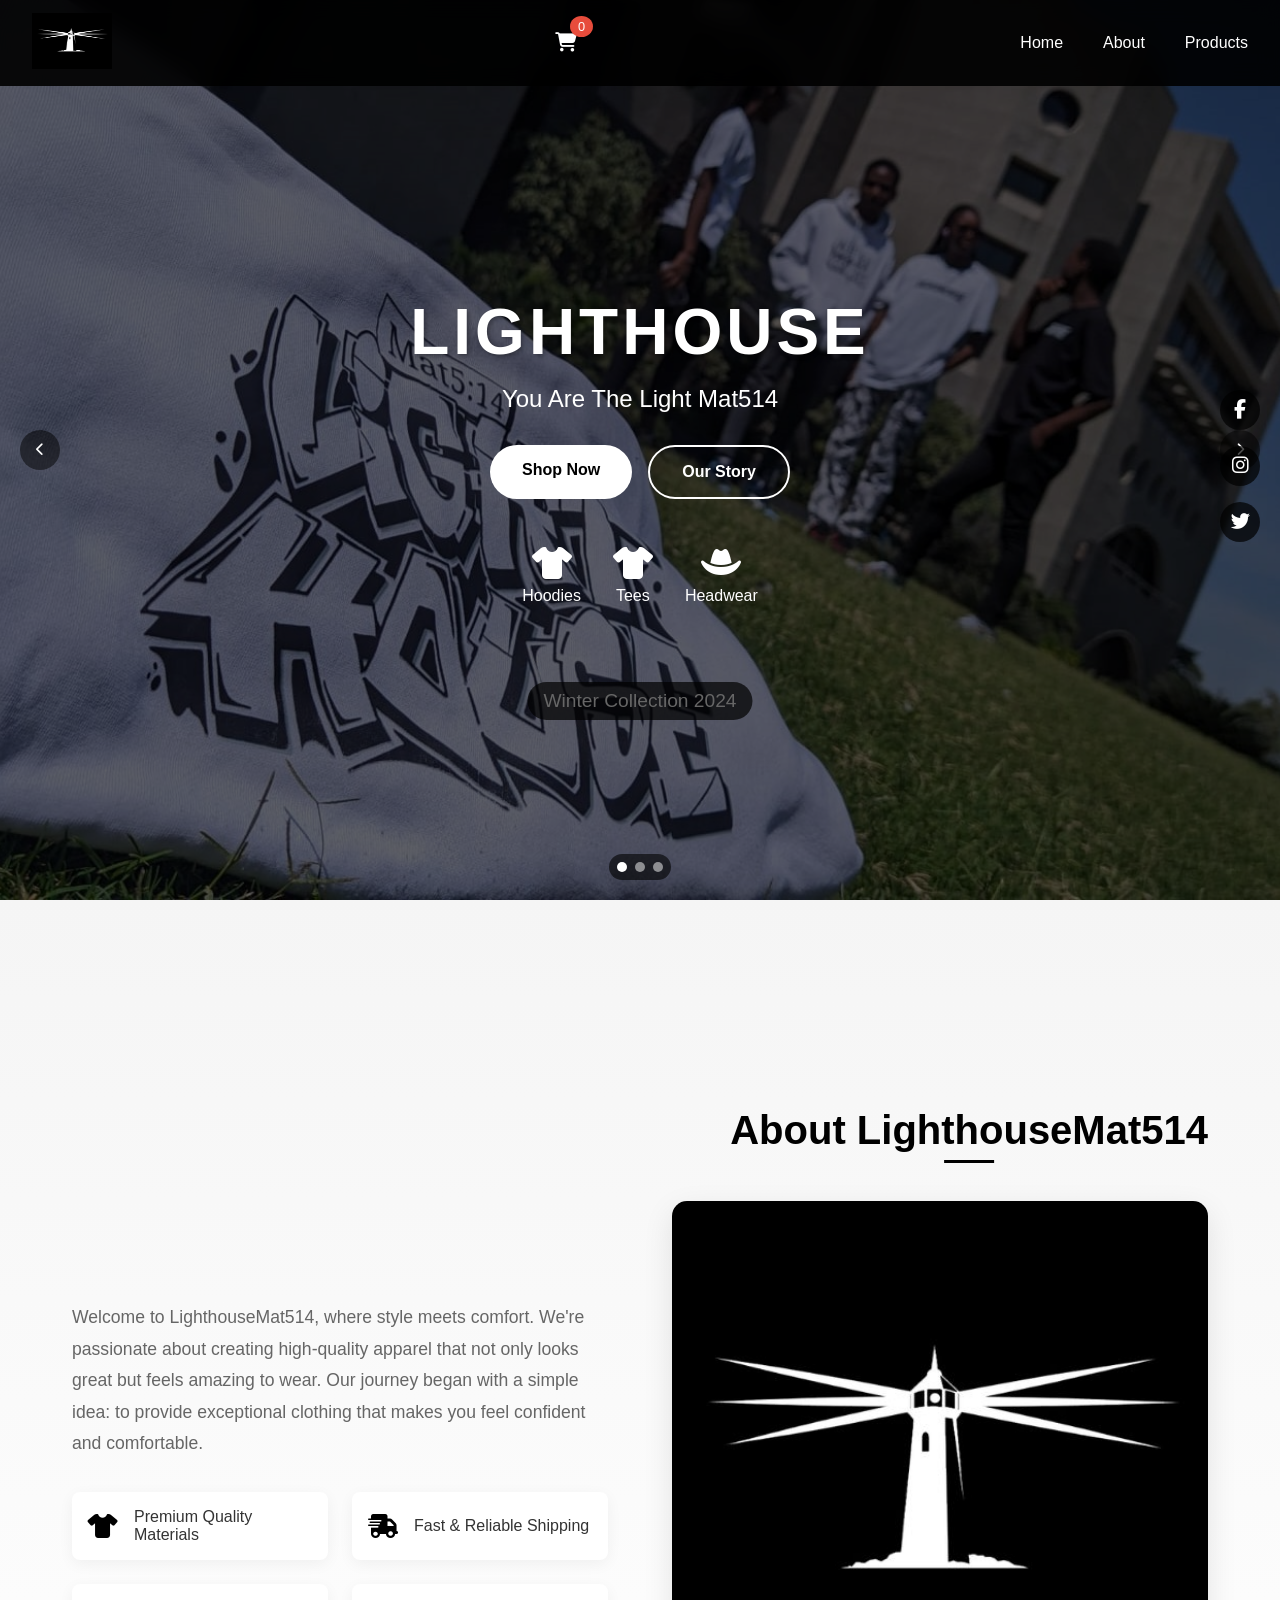
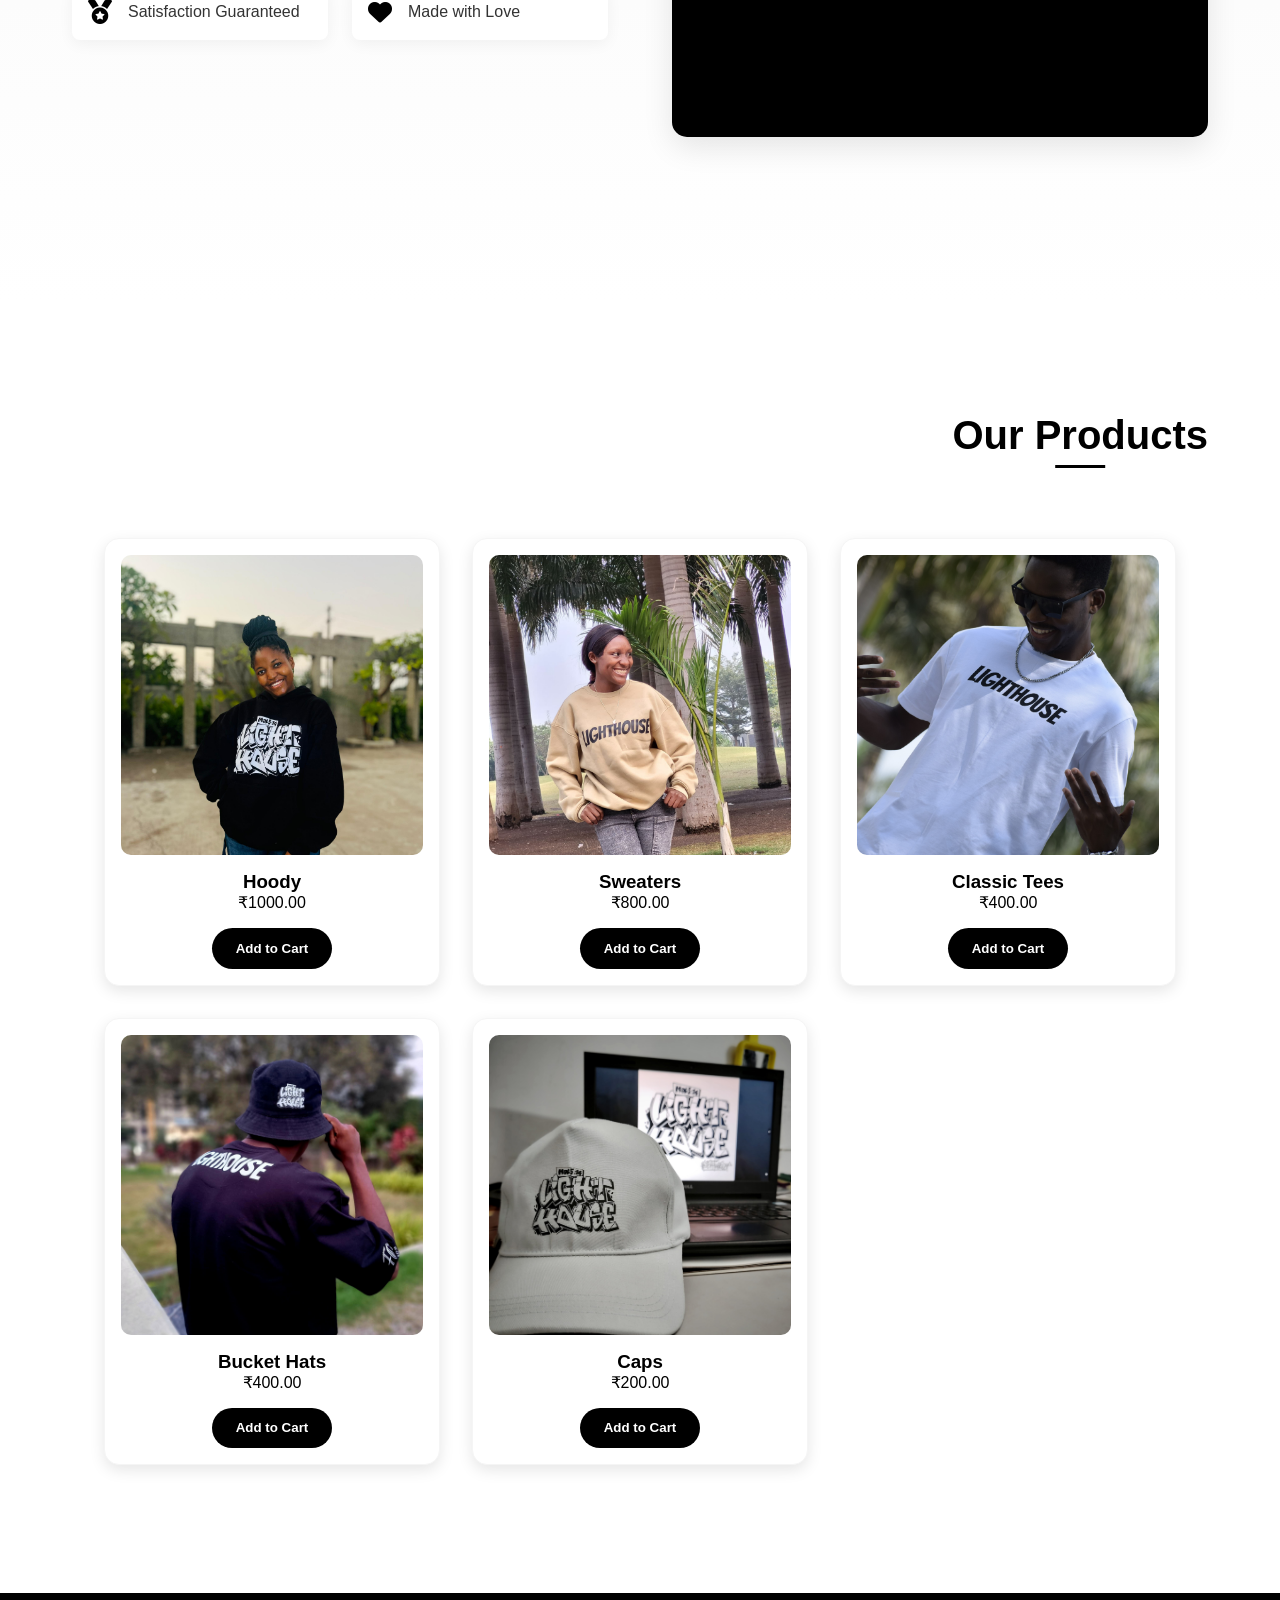
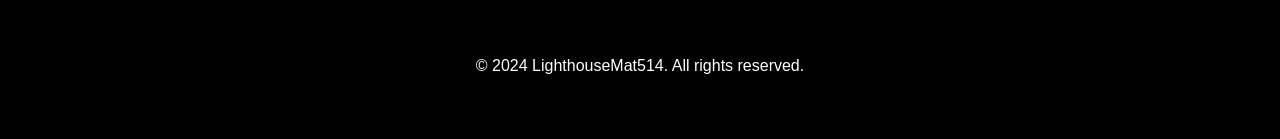
==== index.html @ 17cff24c "Add files via upload" ====
<!DOCTYPE html>
<html lang="en">
<head>
    <meta charset="UTF-8">
    <meta name="viewport" content="width=device-width, initial-scale=1.0">
    <title>LighthouseMat514</title>
    <link rel="icon" href="logo.jpg" type="image/x-icon">
    <script src="https://cdnjs.cloudflare.com/ajax/libs/lucide/0.263.1/umd/lucide.min.js"></script>
    <link rel="stylesheet" href="style.css">
    <script src="shop.js"></script>
    <link rel="stylesheet" href="https://cdnjs.cloudflare.com/ajax/libs/font-awesome/6.5.1/css/all.min.css">
    <script src="nav.js"></script>

</head>
<body>
    <nav>
        <div class="nav-content">
            <a class="navbar-brand" href="#">
                <img src="logo.jpg?v=1.0" alt="Logo" class="nav-logo">
            </a>
            <a href="cart.html" class="cart-btn">
                <i class="fas fa-shopping-cart"></i>
                <span class="cart-count">0</span>
            </a>
            <button class="mobile-menu-btn">
                <i class="fas fa-bars"></i>
            </button>
            <div class="nav-right">
                <div class="nav-links">
                    <a href="#home" class="nav-link">Home</a>
                    <a href="#about" class="nav-link">About</a>
                    <a href="#products" class="nav-link">Products</a>
                </div>
            </div>
        </div>
    </nav>

    <div class="container-wrapper">
        <section id="home" class="carousel">
            <!-- Hero Overlay with Call to Action -->
            <div class="carousel-overlay">
                <div class="hero-content">
                    <h1 class="hero-title">LIGHTHOUSE</h1>
                    <p class="hero-subtitle">You Are The Light Mat514</p>
                    <div class="hero-cta">
                        <a href="#products" class="cta-button primary scroll-link">Shop Now</a>
                        <a href="#about" class="cta-button secondary scroll-link">Our Story</a>
                    </div>
                    <!-- Featured Categories -->
                    <div class="featured-categories">
                        <a href="#products" class="category-item scroll-link" data-category="hoodies">
                            <i class="fas fa-tshirt"></i>
                            <span>Hoodies</span>
                        </a>
                        <a href="#products" class="category-item scroll-link" data-category="tees">
                            <i class="fas fa-tshirt"></i>
                            <span>Tees</span>
                        </a>
                        <a href="#products" class="category-item scroll-link" data-category="caps">
                            <i class="fas fa-hat-cowboy"></i>
                            <span>Headwear</span>
                        </a>
                    </div>
                </div>
            </div>

            <!-- Social Media Icons -->
            <div class="social-icons">
                <a href="#" aria-label="Facebook"><i class="fab fa-facebook-f"></i></a>
                <a href="#" aria-label="Instagram"><i class="fab fa-instagram"></i></a>
                <a href="#" aria-label="Twitter"><i class="fab fa-twitter"></i></a>
            </div>

            <!-- Navigation arrows with labels -->
            <button class="carousel-nav prev" aria-label="Previous slide">
                <i class="fas fa-chevron-left"></i>
                <span class="nav-label">Previous</span>
            </button>
            <button class="carousel-nav next" aria-label="Next slide">
                <span class="nav-label">Next</span>
                <i class="fas fa-chevron-right"></i>
            </button>

            <!-- Carousel Slides -->
            <div class="carousel-slide active">
                <img src="light1.jpg" alt="Fashion Collection 1">
                <div class="slide-caption">Winter Collection 2024</div>
            </div>
            <div class="carousel-slide">
                <img src="light2.jpg" alt="Fashion Collection 2">
                <div class="slide-caption">Summer Collection</div>
            </div>
            <div class="carousel-slide">
                <img src="light3.jpg" alt="Fashion Collection 3">
                <div class="slide-caption">Limited Edition Series</div>
            </div>
            <div class="carousel-slide">
                <img src="light5.JPG" alt="Fashion Collection 4">
                <div class="slide-caption">Limited Edition Series</div>
            </div>
            <div class="carousel-slide">
                <img src="light6.jpg" alt="Fashion Collection 5">
                <div class="slide-caption">Limited Edition Series</div>
            </div>

            <!-- Enhanced Indicators -->
            <div class="carousel-indicators">
                <button class="indicator active" aria-label="Slide 1">
                    <div class="indicator-preview">
                        <img src="light1.jpg" alt="Preview 1">
                    </div>
                </button>
                <button class="indicator" aria-label="Slide 2">
                    <div class="indicator-preview">
                        <img src="light2.jpg" alt="Preview 2">
                    </div>
                </button>
                <button class="indicator" aria-label="Slide 3">
                    <div class="indicator-preview">
                        <img src="light3.jpg" alt="Preview 3">
                    </div>
                </button>
            </div>
        </section>

        <section id="about" class="about-section">
            <div class="section-content">
                <h2 class="section-title">About LighthouseMat514</h2>
                <div class="about-container">
                    <div class="about-content">
                        <p class="about-description">
                            Welcome to LighthouseMat514, where style meets comfort. We're passionate about creating high-quality apparel that not only looks great but feels amazing to wear. Our journey began with a simple idea: to provide exceptional clothing that makes you feel confident and comfortable.
                        </p>
                        <div class="about-highlights">
                            <div class="highlight-item">
                                <i class="fas fa-tshirt highlight-icon"></i>
                                <span class="highlight-text">Premium Quality Materials</span>
                            </div>
                            <div class="highlight-item">
                                <i class="fas fa-shipping-fast highlight-icon"></i>
                                <span class="highlight-text">Fast & Reliable Shipping</span>
                            </div>
                            <div class="highlight-item">
                                <i class="fas fa-medal highlight-icon"></i>
                                <span class="highlight-text">Satisfaction Guaranteed</span>
                            </div>
                            <div class="highlight-item">
                                <i class="fas fa-heart highlight-icon"></i>
                                <span class="highlight-text">Made with Love</span>
                            </div>
                        </div>
                    </div>
                    <div class="about-image-container">
                        <img src="logo.jpg" alt="About LighthouseMat514" class="about-image">
                    </div>
                </div>
            </div>
        </section>

        <section id="products" class="products-section">
            <div class="section-content">
                <h2 class="section-title">Our Products</h2>
                <div class="product-grid">
                    <div class="product-card">
                        <div class="product-image">
                            <img src="hoody.jpeg" alt="Product 1">
                        </div>
                        <h3>Hoody</h3>
                        <p>₹1000.00</p>
                        <button class="add-to-cart">Add to Cart</button>
                    </div>

                    <div class="product-card">
                        <div class="product-image">
                            <img src="sweater.jpeg" alt="Product 2">
                        </div>
                        <h3>Sweaters</h3>
                        <p>₹800.00</p>
                        <button class="add-to-cart">Add to Cart</button>
                    </div>

                    <div class="product-card">
                        <div class="product-image">
                            <img src="tees2.JPG" alt="Product 3">
                        </div>
                        <h3>Classic Tees</h3>
                        <p>₹400.00</p>
                        <button class="add-to-cart">Add to Cart</button>
                    </div>

                    <div class="product-card">
                        <div class="product-image">
                            <img src="bucket.jpeg " alt="Product 4">
                        </div>
                        <h3>Bucket Hats </h3>
                        <p>₹400.00</p>
                        <button class="add-to-cart">Add to Cart</button>
                    </div>
                    <div class="product-card">
                        <div class="product-image">
                            <img src="cap.jpg" alt="Product 4">
                        </div>
                        <h3>Caps </h3>
                        <p>₹200.00</p>
                        <button class="add-to-cart">Add to Cart</button>
                    </div>
                </div>
            </div>
        </section>
    </div>

    <footer>
        <div class="footer-content">
            <p>&copy; 2024 LighthouseMat514. All rights reserved.</p>
        </div>
    </footer>

    <script>
        // Initialize Lucide icons
        document.addEventListener('DOMContentLoaded', function() {
            lucide.createIcons();
        });
        function initCarousel() {
            const slides = document.querySelectorAll('.carousel-slide');
            const indicators = document.querySelectorAll('.indicator');
            const prevBtn = document.querySelector('.carousel-nav.prev');
            const nextBtn = document.querySelector('.carousel-nav.next');
            let currentSlide = 0;
            let slideInterval;

            function showSlide(index) {
                slides.forEach(slide => slide.classList.remove('active'));
                indicators.forEach(indicator => indicator.classList.remove('active'));
                
                slides[index].classList.add('active');
                indicators[index].classList.add('active');
            }

            function nextSlide() {
                currentSlide = (currentSlide + 1) % slides.length;
                showSlide(currentSlide);
            }

            function prevSlide() {
                currentSlide = (currentSlide - 1 + slides.length) % slides.length;
                showSlide(currentSlide);
            }

            function startSlideshow() {
                if (slideInterval) {
                    clearInterval(slideInterval);
                }
                slideInterval = setInterval(nextSlide, 5000);
            }

            function stopSlideshow() {
                if (slideInterval) {
                    clearInterval(slideInterval);
                }
            }

            // Add event listeners
            prevBtn.addEventListener('click', () => {
                prevSlide();
                stopSlideshow();
                startSlideshow();
            });

            nextBtn.addEventListener('click', () => {
                nextSlide();
                stopSlideshow();
                startSlideshow();
            });

            indicators.forEach((indicator, index) => {
                indicator.addEventListener('click', () => {
                    currentSlide = index;
                    showSlide(currentSlide);
                    stopSlideshow();
                    startSlideshow();
                });
            });

            // Initialize carousel
            showSlide(currentSlide);
            startSlideshow();
        }

        // Initialize carousel when page loads
        document.addEventListener('DOMContentLoaded', initCarousel);
    </script>
</body>
</html>
---- style.css ----
:root {
    --primary-black: #000000;
    --primary-white: #ffffff;
    --light-gray: #f5f5f5;
    --medium-gray: #666666;
    --dark-gray: #333333;
}

* {
    margin: 0;
    padding: 0;
    box-sizing: border-box;
    font-family: Arial, sans-serif;
}



/* Add to Cart Button Styles for Limited Edition */
.limited-edition-card .add-to-cart,
.new-arrival-card .add-to-cart {
    width: 100%;
    padding: 0.8rem;
    background: var(--primary-black);
    color: white;
    border: none;
    border-radius: 4px;
    cursor: pointer;
    transition: all 0.3s ease;
    font-size: 1rem;
    margin-top: 1rem;
}

.limited-edition-card .add-to-cart:hover,
.new-arrival-card .add-to-cart:hover {
    background: var(--dark-gray);
    transform: translateY(-2px);
}

.added-to-cart {
    background: var(--dark-gray) !important;
    transform: scale(0.95) !important;
}

/* Cart Notification Styles */
.cart-notification {
    position: fixed;
    top: 20px;
    right: 20px;
    background: white;
    color: var(--dark-gray);
    padding: 1rem;
    border-radius: 12px;
    font-size: 0.9rem;
    display: flex;
    align-items: flex-start;
    gap: 1rem;
    box-shadow: 0 4px 20px rgba(0,0,0,0.15);
    z-index: 2000;
    max-width: 350px;
    border: 1px solid rgba(0,0,0,0.1);
    animation: slideIn 0.3s ease forwards;
    cursor: default;
}

.cart-notification .notification-icon {
    flex-shrink: 0;
}

.cart-notification .success-icon {
    color: #4CAF50;
    font-size: 1.5rem;
}

.cart-notification .notification-content {
    flex-grow: 1;
}

.cart-notification .notification-header {
    display: flex;
    justify-content: space-between;
    align-items: center;
    margin-bottom: 0.5rem;
}

.cart-notification .notification-title {
    font-weight: 600;
    color: var(--primary-black);
}

.cart-notification .notification-close {
    background: none;
    border: none;
    color: var(--medium-gray);
    cursor: pointer;
    padding: 4px;
    font-size: 0.9rem;
    transition: color 0.2s ease;
}

.cart-notification .notification-close:hover {
    color: var(--primary-black);
}

.cart-notification .notification-message {
    margin-bottom: 0.5rem;
    color: var(--medium-gray);
    font-size: 0.85rem;
}

.cart-notification .view-cart-link {
    display: inline-flex;
    align-items: center;
    gap: 0.5rem;
    color: #2196F3;
    text-decoration: none;
    font-size: 0.85rem;
    font-weight: 500;
    transition: all 0.2s ease;
}

.cart-notification .view-cart-link:hover {
    color: #1976D2;
    gap: 0.7rem;
}

.cart-notification.fade-out {
    animation: slideOut 0.3s ease forwards;
}

@keyframes slideIn {
    from {
        transform: translateX(120%);
        opacity: 0;
    }
    to {
        transform: translateX(0);
        opacity: 1;
    }
}

@keyframes slideOut {
    from {
        transform: translateX(0);
        opacity: 1;
    }
    to {
        transform: translateX(120%);
        opacity: 0;
    }
}

/* Mobile Responsive */
@media (max-width: 768px) {
    .cart-notification {
        top: auto;
        bottom: 20px;
        right: 20px;
        left: 20px;
        max-width: none;
    }
}

nav {
    background: rgba(0, 0, 0, 0.9);
    padding: 0.8rem 2rem;
    position: fixed;
    width: 100%;
    top: 0;
    z-index: 1000;
    backdrop-filter: blur(10px);
}

.nav-content {
    max-width: 1400px;
    margin: 0 auto;
    display: flex;
    justify-content: space-between;
    align-items: center;
}

.nav-logo {
    width: 80px;
    height: 56px;
    transition: transform 0.3s ease;
}

.nav-logo:hover {
    transform: scale(1.05);
}

.nav-links {
    display: flex;
    gap: 2.5rem;
}

.nav-link {
    color: var(--primary-white);
    text-decoration: none;
    font-weight: 500;
    padding: 0.5rem 0;
    position: relative;
    transition: color 0.3s ease;
}

.nav-link::after {
    content: '';
    position: absolute;
    bottom: 0;
    left: 0;
    width: 0;
    height: 2px;
    background: var(--primary-white);
    transition: width 0.3s ease;
}

.nav-link:hover::after {
    width: 100%;
}

.cart-btn {
    background: none;
    border: none;
    color: var(--primary-white);
    font-size: 1.2rem;
    padding: 0.5rem;
    position: relative;
    transition: transform 0.3s ease;
}

.cart-btn:hover {
    transform: scale(1.1);
}

.mobile-menu-btn {
    display: none;
    background: none;
    border: none;
    color: var(--primary-white);
    font-size: 1.5rem;
    cursor: pointer;
    padding: 0.5rem;
    transition: color 0.3s ease;
    z-index: 1001;
}

.mobile-menu-btn:hover {
    color: var(--medium-gray);
}

.mobile-menu-btn.active {
    color: var(--medium-gray);
}

@media (max-width: 768px) {
    nav {
        padding: 0.8rem 1rem;
    }

    .nav-content {
        position: relative;
        display: flex;
        align-items: center;
        justify-content: space-between;
        gap: 0.5rem;
    }

    .nav-logo {
        width: 60px;
        height: 42px;
    }

    .cart-btn {
        margin: 0 0.5rem;
        font-size: 1.1rem;
        z-index: 1001;
    }

    .mobile-menu-btn {
        display: block;
        padding: 0.5rem;
        margin-right: -0.5rem;
        font-size: 1.3rem;
        z-index: 1002;
        position: relative;
    }

    .nav-right {
        position: fixed;
        top: 0;
        right: -100%;
        width: 80%;
        max-width: 300px;
        height: 100vh;
        background: var(--primary-black);
        padding: 5rem 1.5rem 2rem;
        flex-direction: column;
        gap: 2rem;
        transition: right 0.3s ease;
        box-shadow: -5px 0 15px rgba(0,0,0,0.1);
        z-index: 1000;
    }

    .nav-right.active {
        right: 0;
    }

    .nav-links {
        flex-direction: column;
        gap: 1.5rem;
    }

    /* Add overlay when menu is open */
    body.menu-open::before {
        content: '';
        position: fixed;
        top: 0;
        left: 0;
        width: 100%;
        height: 100%;
        background: rgba(0, 0, 0, 0.5);
        z-index: 999;
    }
}

/* Additional breakpoint for very small devices */
@media (max-width: 360px) {
    nav {
        padding: 0.8rem 0.5rem;
    }

    .nav-logo {
        width: 50px;
        height: 35px;
    }

    .cart-btn {
        margin: 0 0.3rem;
        font-size: 1rem;
    }

    .mobile-menu-btn {
        padding: 0.4rem;
        font-size: 1.2rem;
        margin-right: -0.3rem;
    }
}

/* Carousel Styles */
.carousel {
    position: relative;
    height: 100vh;
    overflow: hidden;
    scroll-margin-top: 70px;
}

.carousel-overlay {
    position: absolute;
    top: 0;
    left: 0;
    width: 100%;
    height: 100%;
    display: flex;
    flex-direction: column;
    justify-content: center;
    align-items: center;
    background: rgba(0, 0, 0, 0.6);
    color: var(--primary-white);
    z-index: 2;
}

.carousel-slide {
    position: absolute;
    width: 100%;
    height: 100%;
    opacity: 0;
    transition: opacity 0.8s ease-in-out;
}

.carousel-slide.active {
    opacity: 1;
}

.carousel-slide img {
    width: 100%;
    height: 100%;
    object-fit: cover;
    object-position: center;
}

/* Product Grid Styles */
.product-grid {
    display: grid;
    grid-template-columns: repeat(auto-fit, minmax(300px, 1fr));
    gap: 2rem;
    max-width: 1200px;
    margin: 0 auto;
    padding: 2rem;
}

.product-card {
    border: 1px solid var(--light-gray);
    padding: 1rem;
    border-radius: 8px;
    text-align: center;
    transition: transform 0.3s;
    background: var(--primary-white);
}

.product-card:hover {
    transform: translateY(-5px);
    box-shadow: 0 5px 15px var(--primary-black);;
}

.product-image {
    width: 100%;
    height: 300px;
    margin-bottom: 1rem;
    overflow: hidden;
}

.product-image img {
    width: 100%;
    height: 100%;
    object-fit: cover;
}

.add-to-cart {
    background: var(--primary-black);
    color: var(--primary-white);
    border: none;
    padding: 0.5rem 1rem;
    border-radius: 4px;
    cursor: pointer;
    margin-top: 1rem;
    transition: background 0.3s;
}

.add-to-cart:hover {
    background: var(--dark-gray);
}

/* Cart Page Styles */
.cart-page {
    max-width: 1200px;
    margin: 100px auto 2rem;
    padding: 0 2rem;
}

.cart-container {
    display: grid;
    gap: 2rem;
    margin: 2rem auto;
    max-width: 1200px;
    padding: 0 1rem;
}

.cart-item {
    background: white;
    border-radius: 8px;
    padding: 1.5rem;
    margin-bottom: 1rem;
    display: grid;
    grid-template-columns: 120px 1fr auto;
    gap: 1.5rem;
    align-items: start;
    box-shadow: 0 2px 8px rgba(0,0,0,0.1);
}

.cart-item-image {
    width: 120px;
    height: 120px;
    object-fit: cover;
    border-radius: 4px;
}

.item-options {
    display: flex;
    gap: 1rem;
    margin: 1rem 0;
}

.option-group {
    display: flex;
    flex-direction: column;
    gap: 0.5rem;
}

.option-group select {
    padding: 0.5rem;
    border: 1px solid #ddd;
    border-radius: 4px;
    min-width: 100px;
}

.quantity-controls {
    display: flex;
    align-items: center;
    gap: 1rem;
    margin-top: 1rem;
}

.quantity-btn {
    width: 30px;
    height: 30px;
    border: none;
    background: #f5f5f5;
    border-radius: 4px;
    cursor: pointer;
    transition: background 0.3s;
}

.quantity-btn:hover {
    background: #e0e0e0;
}

.quantity {
    font-size: 1.1rem;
    font-weight: 500;
}

.remove-item {
    color: #dc3545;
    background: none;
    border: none;
    cursor: pointer;
    padding: 0.5rem;
    transition: color 0.3s;
}

.remove-item:hover {
    color: #c82333;
}

.empty-cart-message {
    text-align: center;
    padding: 3rem;
    display: flex;
    flex-direction: column;
    align-items: center;
    gap: 1rem;
}

.continue-shopping {
    display: inline-block;
    padding: 0.8rem 1.5rem;
    background: var(--primary-black);
    color: white;
    text-decoration: none;
    border-radius: 4px;
    margin-top: 1rem;
    transition: background 0.3s;
}

.continue-shopping:hover {
    background: var(--dark-gray);
}

@media (max-width: 768px) {
    .cart-container {
        grid-template-columns: 1fr;
    }
    
    .cart-item {
        grid-template-columns: 100px 1fr;
    }
    
    .item-total {
        grid-column: 1 / -1;
        display: flex;
        justify-content: space-between;
        align-items: center;
        margin-top: 1rem;
        padding-top: 1rem;
        border-top: 1px solid #eee;
    }
}

footer {
    background: var(--primary-black);
    color: var(--primary-white);
    padding: 2rem;
    margin-top: 2rem;
}

.footer-content {
    max-width: 1200px;
    margin: 0 auto;
    text-align: center;
    padding: 2rem;
}
/* About Section */
.about-section {
    padding: 6rem 2rem;
    background: linear-gradient(to bottom, var(--light-gray), white);
    position: relative;
    overflow: hidden;
}

.about-container {
    max-width: 1200px;
    margin: 0 auto;
    display: grid;
    grid-template-columns: 1fr 1fr;
    gap: 4rem;
    align-items: center;
    text-align: left;
}

.about-content {
    animation: fadeInRight 0.8s ease-out;
}

.about-image-container {
    position: relative;
    animation: fadeInLeft 0.8s ease-out;
}

.about-image {
    width: 100%;
    height: auto;
    border-radius: 15px;
    box-shadow: 0 10px 30px rgba(0,0,0,0.1);
    transition: transform 0.3s ease;
}

.about-image:hover {
    transform: scale(1.02);
}

.about-title {
    font-size: 2.5rem;
    margin-bottom: 1.5rem;
    color: var(--primary-black);
    position: relative;
    display: inline-block;
}

.about-title::after {
    content: '';
    position: absolute;
    bottom: -10px;
    left: 0;
    width: 60px;
    height: 3px;
    background: var(--primary-black);
    transition: width 0.3s ease;
}

.about-title:hover::after {
    width: 100%;
}

.about-description {
    font-size: 1.1rem;
    line-height: 1.8;
    color: var(--medium-gray);
    margin-bottom: 2rem;
}

.about-highlights {
    display: grid;
    grid-template-columns: repeat(2, 1fr);
    gap: 1.5rem;
    margin-top: 2rem;
}

.highlight-item {
    display: flex;
    align-items: center;
    gap: 1rem;
    padding: 1rem;
    background: white;
    border-radius: 8px;
    box-shadow: 0 4px 15px rgba(0,0,0,0.05);
    transition: transform 0.3s ease;
}

.highlight-item:hover {
    transform: translateY(-5px);
}

.highlight-icon {
    font-size: 1.5rem;
    color: var(--primary-black);
}

.highlight-text {
    font-size: 1rem;
    font-weight: 500;
    color: var(--dark-gray);
}

@keyframes fadeInLeft {
    from {
        opacity: 0;
        transform: translateX(-50px);
    }
    to {
        opacity: 1;
        transform: translateX(0);
    }
}

@keyframes fadeInRight {
    from {
        opacity: 0;
        transform: translateX(50px);
    }
    to {
        opacity: 1;
        transform: translateX(0);
    }
}

/* Responsive Design */
@media (max-width: 968px) {
    .about-container {
        grid-template-columns: 1fr;
        gap: 2rem;
    }

    .about-image-container {
        order: -1;
    }

    .about-highlights {
        grid-template-columns: 1fr;
    }

    .about-title {
        font-size: 2rem;
    }
}

.exo-2- {
    font-family: "Exo 2", sans-serif;
    font-optical-sizing: auto;
    font-weight: normal;
    font-style: normal;
}

/* Enhanced Carousel Styles */
.carousel {
    position: relative;
    height: 100vh;
    overflow: hidden;
    scroll-margin-top: 70px;
}

/* Navigation Arrows */
.carousel-nav {
    position: absolute;
    top: 50%;
    transform: translateY(-50%);
    background: rgba(0, 0, 0, 0.5);
    border: none;
    color: white;
    width: 40px;
    height: 40px;
    cursor: pointer;
    z-index: 3;
    border-radius: 50%;
    display: flex;
    align-items: center;
    justify-content: center;
    transition: background-color 0.3s ease;
}

.carousel-nav:hover {
    background: rgba(0, 0, 0, 0.8);
}

.carousel-nav.prev {
    left: 20px;
}

.carousel-nav.next {
    right: 20px;
}

/* Slide Indicators */
.carousel-indicators {
    position: absolute;
    bottom: 20px;
    left: 50%;
    transform: translateX(-50%);
    display: flex;
    gap: 10px;
    z-index: 3;
}

.indicator {
    width: 12px;
    height: 12px;
    border-radius: 50%;
    border: 2px solid white;
    background: transparent;
    cursor: pointer;
    transition: background-color 0.3s ease;
}

.indicator.active {
    background: white;
}

/* Social Icons */
.social-icons {
    position: fixed;
    right: 20px;
    top: 50%;
    transform: translateY(-50%);
    display: flex;
    flex-direction: column;
    gap: 1rem;
    z-index: 1000;
}

.social-icons a {
    background: rgba(0, 0, 0, 0.7);
    color: white;
    width: 40px;
    height: 40px;
    border-radius: 50%;
    display: flex;
    align-items: center;
    justify-content: center;
    text-decoration: none;
    transition: all 0.3s ease;
}

.social-icons a:hover {
    background: rgba(0, 0, 0, 0.9);
    transform: translateX(-5px);
}

.social-icons i {
    font-size: 1.2rem;
}

/* Responsive adjustments */
@media (max-width: 768px) {
    .social-icons {
        right: 10px;
    }
    
    .social-icons a {
        width: 35px;
        height: 35px;
    }
    
    .social-icons i {
        font-size: 1rem;
    }
}

/* Enhanced Slide Transitions */
.carousel-slide {
    position: absolute;
    width: 100%;
    height: 100%;
    opacity: 0;
    transition: opacity 0.8s ease-in-out;
}

.carousel-slide.active {
    opacity: 1;
}

/* Responsive Adjustments */
@media (max-width: 768px) {
    .carousel-nav {
        padding: 0.8rem;
    }
    
    .social-icons {
        right: 10px;
    }
    
    .social-icons a {
        padding: 0.6rem;
    }
    
    .carousel-overlay h1 {
        font-size: 2rem;
    }
}

/* Modern Product Section Styles */
.section-title {
    text-align: center;
    margin-bottom: 3rem;
    font-size: 2.5rem;
    position: relative;
    display: inline-block;
    left: 50%;
    transform: translateX(-50%);
}

.section-title::after {
    content: '';
    position: absolute;
    bottom: -10px;
    left: 50%;
    transform: translateX(-50%);
    width: 60px;
    height: 3px;
    background: var(--primary-black);
    transition: width 0.3s ease;
}

.section-title:hover::after {
    width: 100%;
}

.product-grid {
    display: grid;
    grid-template-columns: repeat(auto-fit, minmax(280px, 1fr));
    gap: 2rem;
    padding: 2rem;
    max-width: 1400px;
    margin: 0 auto;
}

.product-card {
    background: white;
    border-radius: 15px;
    overflow: hidden;
    box-shadow: 0 5px 15px rgba(0,0,0,0.1);
    transition: transform 0.3s ease;
}

.product-card:hover {
    transform: translateY(-5px);
}

.product-image {
    position: relative;
    height: 300px;
    overflow: hidden;
}

.product-image img {
    width: 100%;
    height: 100%;
    object-fit: cover;
    transition: transform 0.5s ease;
}

.product-overlay {
    position: absolute;
    top: 0;
    left: 0;
    width: 100%;
    height: 100%;
    background: rgba(0,0,0,0.5);
    display: flex;
    align-items: center;
    justify-content: center;
    opacity: 0;
    transition: opacity 0.3s ease;
}

.product-card:hover .product-overlay {
    opacity: 1;
}

.product-quick-view {
    display: flex;
    flex-direction: column;
    gap: 1rem;
}

.quick-view-btn, .add-to-cart {
    padding: 0.8rem 1.5rem;
    border: none;
    border-radius: 25px;
    cursor: pointer;
    font-weight: 600;
    transition: all 0.3s ease;
}

.quick-view-btn {
    background: white;
    color: black;
}

.add-to-cart {
    background: var(--primary-black);
    color: white;
}

.product-details {
    padding: 1.5rem;
}

.product-details h3 {
    margin-bottom: 0.5rem;
}

.product-price {
    font-size: 1.2rem;
    font-weight: 600;
    color: var(--primary-black);
    margin-bottom: 1rem;
}

.color-options {
    display: flex;
    gap: 0.5rem;
}

.color-dot {
    width: 20px;
    height: 20px;
    border-radius: 50%;
    cursor: pointer;
    transition: transform 0.3s ease;
}

.color-dot:hover {
    transform: scale(1.2);
}

.color-dot.black { background: black; }
.color-dot.gray { background: gray; }
.color-dot.white { 
    background: white; 
    border: 1px solid #ddd;
}

.color-dot.active {
    border: 2px solid var(--primary-black);
}

/* Specials Section Styles */
.specials-section {
    padding: 4rem 2rem;
    background: var(--light-gray);
}

.specials-container {
    display: grid;
    grid-template-columns: repeat(auto-fit, minmax(300px, 1fr));
    gap: 2rem;
    max-width: 1200px;
    margin: 0 auto;
}

.special-card {
    position: relative;
    background: white;
    border-radius: 15px;
    overflow: hidden;
    box-shadow: 0 10px 20px rgba(0,0,0,0.1);
}

.special-badge {
    position: absolute;
    top: 20px;
    right: -35px;
    background: #c41e3a;
    color: white;
    padding: 5px 40px;
    transform: rotate(45deg);
    z-index: 1;
    font-size: 0.8rem;
    font-weight: bold;
}

.special-image {
    position: relative;
    height: 350px;
}

.special-image img {
    width: 100%;
    height: 100%;
    object-fit: cover;
}

.special-overlay {
    position: absolute;
    bottom: 0;
    left: 0;
    width: 100%;
    padding: 1rem;
    background: linear-gradient(transparent, rgba(0,0,0,0.8));
    color: white;
}

.countdown {
    display: flex;
    justify-content: center;
    gap: 1rem;
    margin-top: 1rem;
}

.countdown-item {
    text-align: center;
}

.countdown-value {
    font-size: 1.5rem;
    font-weight: bold;
}

.countdown-label {
    font-size: 0.8rem;
    text-transform: uppercase;
}

.special-details {
    padding: 1.5rem;
    text-align: center;
}

.special-price {
    font-size: 1.3rem;
    font-weight: bold;
    margin: 1rem 0;
}

.special-btn {
    width: 100%;
    padding: 1rem;
    border: none;
    border-radius: 25px;
    background: var(--primary-black);
    color: white;
    font-weight: 600;
    cursor: pointer;
    transition: all 0.3s ease;
}

.special-btn:hover {
    background: var(--dark-gray);
    transform: translateY(-2px);
}

@media (max-width: 768px) {
    .section-title {
        font-size: 2rem;
    }
    
    .product-grid {
        padding: 1rem;
    }
    
    .special-image {
        height: 300px;
    }
    
    .countdown-value {
        font-size: 1.2rem;
    }
}

/* Hero Content Styles */
.hero-content {
    text-align: center;
    max-width: 800px;
    margin: 0 auto;
}

.hero-title {
    font-size: 4rem;
    font-weight: bold;
    margin-bottom: 1rem;
    letter-spacing: 4px;
    text-shadow: 2px 2px 4px rgba(0, 0, 0, 0.3);
    animation: fadeInDown 1s ease-out;
}

.hero-subtitle {
    font-size: 1.5rem;
    margin-bottom: 2rem;
    animation: fadeInUp 1s ease-out 0.3s backwards;
}

.hero-cta {
    display: flex;
    gap: 1rem;
    justify-content: center;
    margin-bottom: 3rem;
    animation: fadeIn 1s ease-out 0.6s backwards;
}

.cta-button {
    padding: 1rem 2rem;
    border-radius: 30px;
    text-decoration: none;
    font-weight: bold;
    transition: all 0.3s ease;
}

.cta-button.primary {
    background: var(--primary-white);
    color: var(--primary-black);
}

.cta-button.secondary {
    background: transparent;
    color: var(--primary-white);
    border: 2px solid var(--primary-white);
}

.cta-button:hover {
    transform: translateY(-2px);
    box-shadow: 0 5px 15px rgba(0, 0, 0, 0.3);
}

/* Featured Categories */
.featured-categories {
    display: flex;
    gap: 2rem;
    justify-content: center;
    margin-top: 2rem;
    animation: fadeInUp 1s ease-out 0.9s backwards;
}

.category-item {
    display: flex;
    flex-direction: column;
    align-items: center;
    color: var(--primary-white);
    text-decoration: none;
    transition: transform 0.3s ease;
}

.category-item:hover {
    transform: translateY(-5px);
}

.category-item i {
    font-size: 2rem;
    margin-bottom: 0.5rem;
}

/* Enhanced Carousel Navigation */
.carousel-nav {
    display: flex;
    align-items: center;
    gap: 0.5rem;
    padding: 1rem;
    background: rgba(0, 0, 0, 0.6);
    border-radius: 30px;
}

.nav-label {
    display: none;
    color: var(--primary-white);
    font-size: 0.9rem;
}

.carousel-nav:hover .nav-label {
    display: block;
}

/* Slide Captions */
.slide-caption {
    position: absolute;
    bottom: 20%;
    left: 50%;
    transform: translateX(-50%);
    background: rgba(0, 0, 0, 0.7);
    padding: 0.5rem 1rem;
    border-radius: 20px;
    font-size: 1.2rem;
    color: var(--primary-white);
}

/* Enhanced Indicators */
.carousel-indicators {
    background: rgba(0, 0, 0, 0.6);
    padding: 0.5rem;
    border-radius: 15px;
}

.indicator {
    width: 40px;
    height: 40px;
    padding: 2px;
    border: 2px solid transparent;
}

.indicator-preview {
    width: 100%;
    height: 100%;
    overflow: hidden;
    border-radius: 50%;
}

.indicator-preview img {
    width: 100%;
    height: 100%;
    object-fit: cover;
}

.indicator.active {
    border-color: var(--primary-white);
}

/* Animations */
@keyframes fadeInDown {
    from {
        opacity: 0;
        transform: translateY(-20px);
    }
    to {
        opacity: 1;
        transform: translateY(0);
    }
}

@keyframes fadeInUp {
    from {
        opacity: 0;
        transform: translateY(20px);
    }
    to {
        opacity: 1;
        transform: translateY(0);
    }
}

@keyframes fadeIn {
    from {
        opacity: 0;
    }
    to {
        opacity: 1;
    }
}

/* Responsive Adjustments */
@media (max-width: 768px) {
    .hero-title {
        font-size: 2.5rem;
    }
    
    .hero-subtitle {
        font-size: 1.2rem;
    }
    
    .featured-categories {
        gap: 1rem;
    }
    
    .category-item i {
        font-size: 1.5rem;
    }
    
    .carousel-nav {
        padding: 0.8rem;
    }
}

.cart-summary {
    background: white;
    padding: 1.5rem;
    border-radius: 8px;
    box-shadow: 0 2px 8px rgba(0,0,0,0.1);
    height: fit-content;
}

.summary-row {
    display: flex;
    justify-content: space-between;
    margin-bottom: 1rem;
    padding-bottom: 0.5rem;
    border-bottom: 1px solid #eee;
}

.summary-row.total {
    font-weight: bold;
    font-size: 1.2rem;
    border-bottom: none;
    margin-top: 1rem;
}

.checkout-btn {
    width: 100%;
    padding: 1rem;
    background: var(--primary-black);
    color: white;
    border: none;
    border-radius: 4px;
    font-size: 1rem;
    cursor: pointer;
    transition: background-color 0.3s;
    margin-top: 1rem;
}

.checkout-btn:hover:not(:disabled) {
    background: var(--dark-gray);
}

.checkout-btn:disabled {
    background: #cccccc;
    cursor: not-allowed;
}

/* Add to Cart Animation Styles */
.add-to-cart {
    position: relative;
    overflow: hidden;
    transition: all 0.3s ease;
}

.added-to-cart {
    background: var(--dark-gray) !important;
    transform: scale(0.95);
}

.cart-notification {
    position: absolute;
    bottom: -5px;
    left: 50%;
    transform: translateX(-50%);
    background: rgba(0, 0, 0, 0.9);
    color: white;
    padding: 0.8rem 1.2rem;
    border-radius: 4px;
    font-size: 0.9rem;
    display: flex;
    align-items: center;
    gap: 0.5rem;
    animation: slideUp 0.3s ease forwards;
    z-index: 100;
}

.cart-notification i {
    color: #4CAF50;
}

.cart-notification a {
    color: #3498db;
    text-decoration: none;
    margin-left: 0.5rem;
}

.cart-notification a:hover {
    text-decoration: underline;
}

.cart-notification.fade-out {
    animation: slideDown 0.3s ease forwards;
}

.cart-count {
    position: absolute;
    top: -8px;
    right: -8px;
    background: #e74c3c;
    color: white;
    font-size: 0.8rem;
    padding: 0.2rem 0.5rem;
    border-radius: 50%;
    min-width: 20px;
    text-align: center;
}

.pulse {
    animation: pulse 0.3s ease-in-out;
}

@keyframes slideUp {
    from {
        opacity: 0;
        transform: translate(-50%, 20px);
    }
    to {
        opacity: 1;
        transform: translate(-50%, 0);
    }
}

@keyframes slideDown {
    from {
        opacity: 1;
        transform: translate(-50%, 0);
    }
    to {
        opacity: 0;
        transform: translate(-50%, 20px);
    }
}

@keyframes pulse {
    0% {
        transform: scale(1);
    }
    50% {
        transform: scale(1.2);
    }
    100% {
        transform: scale(1);
    }
}

/* Center alignment styles */
.container {
    max-width: 1400px;
    margin: 0 auto;
    padding: 0 2rem;
}

.section-content {
    text-align: center;
    max-width: 1200px;
    margin: 0 auto;
    padding: 4rem 2rem;
}

/* Update existing styles */
.about-section {
    padding: 6rem 2rem;
    background: linear-gradient(to bottom, var(--light-gray), white);
    position: relative;
    overflow: hidden;
}

.about-container {
    max-width: 1200px;
    margin: 0 auto;
    display: grid;
    grid-template-columns: 1fr 1fr;
    gap: 4rem;
    align-items: center;
    text-align: left;
}

.product-grid {
    display: grid;
    grid-template-columns: repeat(auto-fit, minmax(300px, 1fr));
    gap: 2rem;
    max-width: 1200px;
    margin: 0 auto;
    padding: 2rem;
}

.cart-page {
    max-width: 1200px;
    margin: 100px auto 2rem;
    padding: 0 2rem;
}

.cart-page h2 {
    text-align: center;
    margin-bottom: 2rem;
}

/* Center hero content */
.hero-content {
    text-align: center;
    max-width: 800px;
    margin: 0 auto;
}

/* Center section titles */
.section-title {
    text-align: center;
    margin-bottom: 3rem;
    font-size: 2.5rem;
    position: relative;
    display: inline-block;
    
}

.section-title::after {
    content: '';
    position: absolute;
    bottom: -10px;
    left: 50%;
    transform: translateX(-50%);
    width: 60px;
    height: 3px;
    background: var(--primary-black);
    transition: width 0.3s ease;
}

.section-title:hover::after {
    width: 100%;
}

/* Center footer content */
.footer-content {
    max-width: 1200px;
    margin: 0 auto;
    text-align: center;
    padding: 2rem;
}

/* Responsive adjustments */
@media (max-width: 768px) {
    .container, .section-content {
        padding: 2rem 1rem;
    }
    
    .cart-page {
        padding: 0 1rem;
    }
}

.product-info h3 {
    margin: 1rem 0;
    font-size: 1.5rem;
}

.product-price {
    font-size: 1.2rem;
    margin-bottom: 1rem;
    font-weight: bold;
}

.limited-edition-card .product-price {
    color: #ffd700;
}

.action-button {
    width: 100%;
    padding: 12px;
    border: none;
    border-radius: 25px;
    font-weight: bold;
    cursor: pointer;
    transition: all 0.3s ease;
}

.limited-edition-button {
    background: linear-gradient(45deg, #c41e3a, #ff4d6d);
    color: white;
}

.limited-edition-button:hover {
    background: linear-gradient(45deg, #ff4d6d, #c41e3a);
    transform: translateY(-2px);
}

.new-arrival-button {
    background: #4CAF50;
    color: white;
}

.new-arrival-button:hover {
    background: #45a049;
    transform: translateY(-2px);
}

.product-badge {
    position: absolute;
    top: 20px;
    left: 20px;
    padding: 5px 10px;
    border-radius: 15px;
    font-size: 0.8rem;
    font-weight: bold;
    z-index: 1;
}

.nav-links-limited {
    color: #ff4444;
    font-weight: bold;
    display: flex;
    align-items: center;
    gap: 4px;
}
 /* Enhanced Carousel Styles */
 .carousel {
    position: relative;
    height: 100vh;
    overflow: hidden;
    scroll-margin: 0;
}

.carousel-overlay {
    position: absolute;
    top: 0;
    left: 0;
    width: 100%;
    height: 100%;
    display: flex;
    flex-direction: column;
    justify-content: center;
    align-items: center;
    color: white;
    text-align: center;
    padding: 2rem;
    z-index: 1;
}

.social-icons {
    display: flex;
    gap: 1rem;
    margin-top: 1rem;
}

.social-icons a {
    color: white;
    font-size: 1.5rem;
}

.carousel-slide {
    position: absolute;
    top: 0;
    left: 0;
    width: 100%;
    height: 100%;
    opacity: 0;
    transition: opacity 0.5s ease;
}

.carousel-slide.active {
    opacity: 1;
}

.carousel-nav {
    position: absolute;
    top: 50%;
    transform: translateY(-50%);
    background: rgba(0, 0, 0, 0.5);
    border: none;
    border-radius: 50%;
    width: 40px;
    height: 40px;
    display: flex;
    justify-content: center;
    align-items: center;
    color: white;
    cursor: pointer;
    transition: background 0.3s ease;
}

.carousel-nav:hover {
    background: rgba(0, 0, 0, 0.7);
}

.carousel-indicators {
    position: absolute;
    bottom: 20px;
    left: 50%;
    transform: translateX(-50%);
    display: flex;
    gap: 8px;
}

.indicator {
    width: 10px;
    height: 10px;
    border: none;
    border-radius: 50%;
    background: rgba(255, 255, 255, 0.5);
    cursor: pointer;
    transition: background 0.3s ease;
}

.indicator.active {
    background: white;
}

/* Modern Product Section Styles */
.section-title {
    text-align: center;
    font-size: 2.5rem;
    margin: 3rem 0;
    color: var(--primary-black);
    position: relative;
}

.section-title::after {
    content: '';
    position: absolute;
    bottom: -10px;
    left: 50%;
    transform: translateX(-50%);
    width: 50px;
    height: 3px;
    background: var(--primary-black);
}

.product-grid {
    display: grid;
    grid-template-columns: repeat(auto-fit, minmax(280px, 1fr));
    gap: 2rem;
    padding: 2rem;
    max-width: 1400px;
    margin: 0 auto;
}

.product-card {
    background: white;
    border-radius: 15px;
    overflow: hidden;
    transition: transform 0.3s ease;
}

.product-card:hover {
    transform: translateY(-5px);
    box-shadow: 0 10px 20px rgba(0,0,0,0.1);
}

.product-image {
    position: relative;
    overflow: hidden;
    border-radius: 10px;
    margin-bottom: 1rem;
}

.product-image img {
    width: 100%;
    height: 300px;
    object-fit: cover;
    transition: transform 0.5s ease;
}

.product-overlay {
    position: absolute;
    top: 0;
    left: 0;
    width: 100%;
    height: 100%;
    background: rgba(0, 0, 0, 0.5);
    border-radius: 10px;
    display: flex;
    justify-content: center;
    align-items: center;
    opacity: 0;
    transition: opacity 0.3s ease;
}

.product-overlay:hover {
    opacity: 1;
}

.product-quick-view {
    display: flex;
    flex-direction: column;
    justify-content: center;
    align-items: center;
    gap: 10px;
}

.product-quick-view button {
    padding: 10px 20px;
    border: none;
    border-radius: 20px;
    font-weight: bold;
    cursor: pointer;
    transition: background 0.3s ease;
}

.product-quick-view button:hover {
    background: #f0f0f0;
}

.product-details {
    padding: 1rem;
}

.product-details h3 {
    margin: 1rem 0;
    font-size: 1.5rem;
}

.product-price {
    font-size: 1.2rem;
    margin-bottom: 1rem;
    font-weight: bold;
}

.color-options {
    display: flex;
    gap: 10px;
}

.color-dot {
    width: 20px;
    height: 20px;
    border-radius: 50%;
    cursor: pointer;
    transition: border 0.3s ease;
}

.color-dot.active {
    border: 2px solid var(--primary-black);
}

.special-card {
    background: white;
    border-radius: 15px;
    overflow: hidden;
    transition: transform 0.3s ease;
}

.special-card:hover {
    transform: translateY(-5px);
    box-shadow: 0 10px 20px rgba(0,0,0,0.1);
}

.special-badge {
    position: absolute;
    top: 10px;
    left: 10px;
    padding: 5px 10px;
    border-radius: 15px;
    font-size: 0.8rem;
    font-weight: bold;
    z-index: 1;
}

.special-image {
    position: relative;
    overflow: hidden;
    border-radius: 10px;
    margin-bottom: 1rem;
}

.special-image img {
    width: 100%;
    height: 300px;
    object-fit: cover;
    transition: transform 0.5s ease;
}

.special-overlay {
    position: absolute;
    top: 0;
    left: 0;
    width: 100%;
    height: 100%;
    background: rgba(0, 0, 0, 0.5);
    border-radius: 10px;
    display: flex;
    justify-content: center;
    align-items: center;
    opacity: 0;
    transition: opacity 0.3s ease;
}

.special-overlay:hover {
    opacity: 1;
}

.stock-status {
    position: absolute;
    top: 10px;
    left: 10px;
    background: rgba(0,0,0,0.8);
    padding: 5px 10px;
    border-radius: 20px;
    font-size: 0.8rem;
}

.countdown {
    display: flex;
    justify-content: center;
    gap: 10px;
    margin-top: 10px;
}

.countdown-item {
    display: flex;
    flex-direction: column;
    justify-content: center;
    align-items: center;
}

.countdown-value {
    font-size: 1.2rem;
    font-weight: bold;
}

.countdown-label {
    font-size: 0.8rem;
}

.special-btn {
    width: 100%;
    padding: 12px;
    border: none;
    border-radius: 25px;
    font-weight: bold;
    cursor: pointer;
    transition: background 0.3s ease;
}

.special-btn:hover {
    background: #f0f0f0;
}

.special-details {
    padding: 1rem;
}

.special-details h3 {
    margin: 1rem 0;
    font-size: 1.5rem;
}

.special-price {
    font-size: 1.2rem;
    margin-bottom: 1rem;
    font-weight: bold;
}

.special-features {
    display: flex;
    gap: 10px;
}

.special-features span {
    font-size: 0.8rem;
}

/* About Section Styles */
.about-section {
    padding: 6rem 2rem;
    background: linear-gradient(to bottom, var(--light-gray), white);
    position: relative;
    overflow: hidden;
}

.about-container {
    max-width: 1200px;
    margin: 0 auto;
    display: grid;
    grid-template-columns: 1fr 1fr;
    gap: 4rem;
    align-items: center;
}

.about-content {
    animation: fadeInRight 0.8s ease-out;
}

.about-image-container {
    position: relative;
    animation: fadeInLeft 0.8s ease-out;
}

.about-image {
    width: 100%;
    height: auto;
    border-radius: 15px;
    box-shadow: 0 10px 30px rgba(0,0,0,0.1);
    transition: transform 0.3s ease;
}

.about-image:hover {
    transform: scale(1.02);
}

.about-title {
    font-size: 2.5rem;
    margin-bottom: 1.5rem;
    color: var(--primary-black);
    position: relative;
    display: inline-block;
}

.about-title::after {
    content: '';
    position: absolute;
    bottom: -10px;
    left: 0;
    width: 60px;
    height: 3px;
    background: var(--primary-black);
    transition: width 0.3s ease;
}

.about-title:hover::after {
    width: 100%;
}

.about-description {
    font-size: 1.1rem;
    line-height: 1.8;
    color: var(--medium-gray);
    margin-bottom: 2rem;
}

.about-highlights {
    display: grid;
    grid-template-columns: repeat(2, 1fr);
    gap: 1.5rem;
    margin-top: 2rem;
}

.highlight-item {
    display: flex;
    align-items: center;
    gap: 1rem;
    padding: 1rem;
    background: white;
    border-radius: 8px;
    box-shadow: 0 4px 15px rgba(0,0,0,0.05);
    transition: transform 0.3s ease;
}

.highlight-item:hover {
    transform: translateY(-5px);
}

.highlight-icon {
    font-size: 1.5rem;
    color: var(--primary-black);
}

.highlight-text {
    font-size: 1rem;
    font-weight: 500;
    color: var(--dark-gray);
}

@keyframes fadeInLeft {
    from {
        opacity: 0;
        transform: translateX(-50px);
    }
    to {
        opacity: 1;
        transform: translateX(0);
    }
}

@keyframes fadeInRight {
    from {
        opacity: 0;
        transform: translateX(50px);
    }
    to {
        opacity: 1;
        transform: translateX(0);
    }
}

/* Responsive Design */
@media (max-width: 968px) {
    .about-container {
        grid-template-columns: 1fr;
        gap: 2rem;
    }

    .about-image-container {
        order: -1;
    }

    .about-highlights {
        grid-template-columns: 1fr;
    }

    .about-title {
        font-size: 2rem;
    }
}

.cart-container {
    display: grid;
    gap: 2rem;
    margin: 2rem auto;
    max-width: 1200px;
    padding: 0 1rem;
}

.checkout-form-container {
    max-width: 800px;
    margin: 2rem auto;
    padding: 2rem;
    background: white;
    border-radius: 8px;
    box-shadow: 0 2px 4px rgba(0,0,0,0.1);
}

.checkout-form-container.active {
    display: block;
}

#checkoutForm {
    display: grid;
    gap: 1.5rem;
}

.form-group {
    display: grid;
    gap: 0.5rem;
}

/* Make sure the checkout form is visible when displayed */
.checkout-form-container[style*="display: block"] {
    display: block !important;
}

/* Modern Checkout Form Styles */
.checkout-form-container {
    max-width: 800px;
    margin: 2rem auto;
    padding: 2rem;
    background: white;
    border-radius: 16px;
    box-shadow: 0 4px 20px rgba(0,0,0,0.08);
}

.checkout-header {
    text-align: center;
    margin-bottom: 2rem;
}

.checkout-header h3 {
    font-size: 1.8rem;
    color: var(--primary-black);
    margin-bottom: 0.5rem;
}

.checkout-subtitle {
    color: var(--medium-gray);
    font-size: 0.95rem;
}

.form-sections {
    display: grid;
    gap: 2rem;
}

.form-section {
    background: var(--light-gray);
    padding: 1.5rem;
    border-radius: 12px;
}

.form-section h4 {
    font-size: 1.2rem;
    margin-bottom: 1.5rem;
    color: var(--dark-gray);
}

.form-row {
    display: grid;
    grid-template-columns: 1fr 1fr;
    gap: 1rem;
}

.form-group {
    margin-bottom: 1.2rem;
}

.form-group label {
    display: block;
    margin-bottom: 0.5rem;
    font-size: 0.9rem;
    color: var(--dark-gray);
    font-weight: 500;
}

.input-wrapper {
    position: relative;
    display: flex;
    align-items: center;
}

.input-wrapper i {
    position: absolute;
    left: 1rem;
    color: var(--medium-gray);
}

.input-wrapper input,
.input-wrapper textarea {
    width: 100%;
    padding: 0.8rem 1rem 0.8rem 2.8rem;
    border: 2px solid transparent;
    border-radius: 8px;
    background: white;
    font-size: 0.95rem;
    transition: all 0.3s ease;
}

.input-wrapper textarea {
    min-height: 100px;
    resize: vertical;
}

.input-wrapper input:focus,
.input-wrapper textarea:focus {
    border-color: var(--primary-black);
    outline: none;
    box-shadow: 0 0 0 4px rgba(0,0,0,0.1);
}

.checkout-actions {
    display: flex;
    justify-content: space-between;
    margin-top: 2rem;
    gap: 1rem;
}

.back-to-cart,
.place-order {
    padding: 1rem 2rem;
    border-radius: 8px;
    border: none;
    font-size: 1rem;
    cursor: pointer;
    display: flex;
    align-items: center;
    gap: 0.5rem;
    transition: all 0.3s ease;
}

.back-to-cart {
    background: var(--light-gray);
    color: var(--dark-gray);
}

.place-order {
    background: var(--primary-black);
    color: white;
}

.back-to-cart:hover {
    background: var(--medium-gray);
    color: white;
}

.place-order:hover {
    transform: translateY(-2px);
    box-shadow: 0 4px 12px rgba(0,0,0,0.2);
}

/* Responsive Design */
@media (max-width: 768px) {
    .checkout-form-container {
        margin: 1rem;
        padding: 1.5rem;
    }

    .form-row {
        grid-template-columns: 1fr;
    }

    .checkout-actions {
        flex-direction: column;
    }

    .back-to-cart,
    .place-order {
        width: 100%;
        justify-content: center;
    }
}

/* Form Validation Styles */
.input-wrapper input.valid,
.input-wrapper textarea.valid {
    border-color: #4CAF50;
    background-color: #f8fff8;
}

.input-wrapper input.invalid,
.input-wrapper textarea.invalid {
    border-color: #f44336;
    background-color: #fff8f8;
}

.input-wrapper input:focus,
.input-wrapper textarea:focus {
    border-color: #2196F3;
    background-color: #f8f8ff;
}

/* Error message styling */
.form-group .error-message {
    color: #f44336;
    font-size: 0.8rem;
    margin-top: 0.25rem;
    display: none;
}

.input-wrapper input.invalid + .error-message,
.input-wrapper textarea.invalid + .error-message {
    display: block;
}
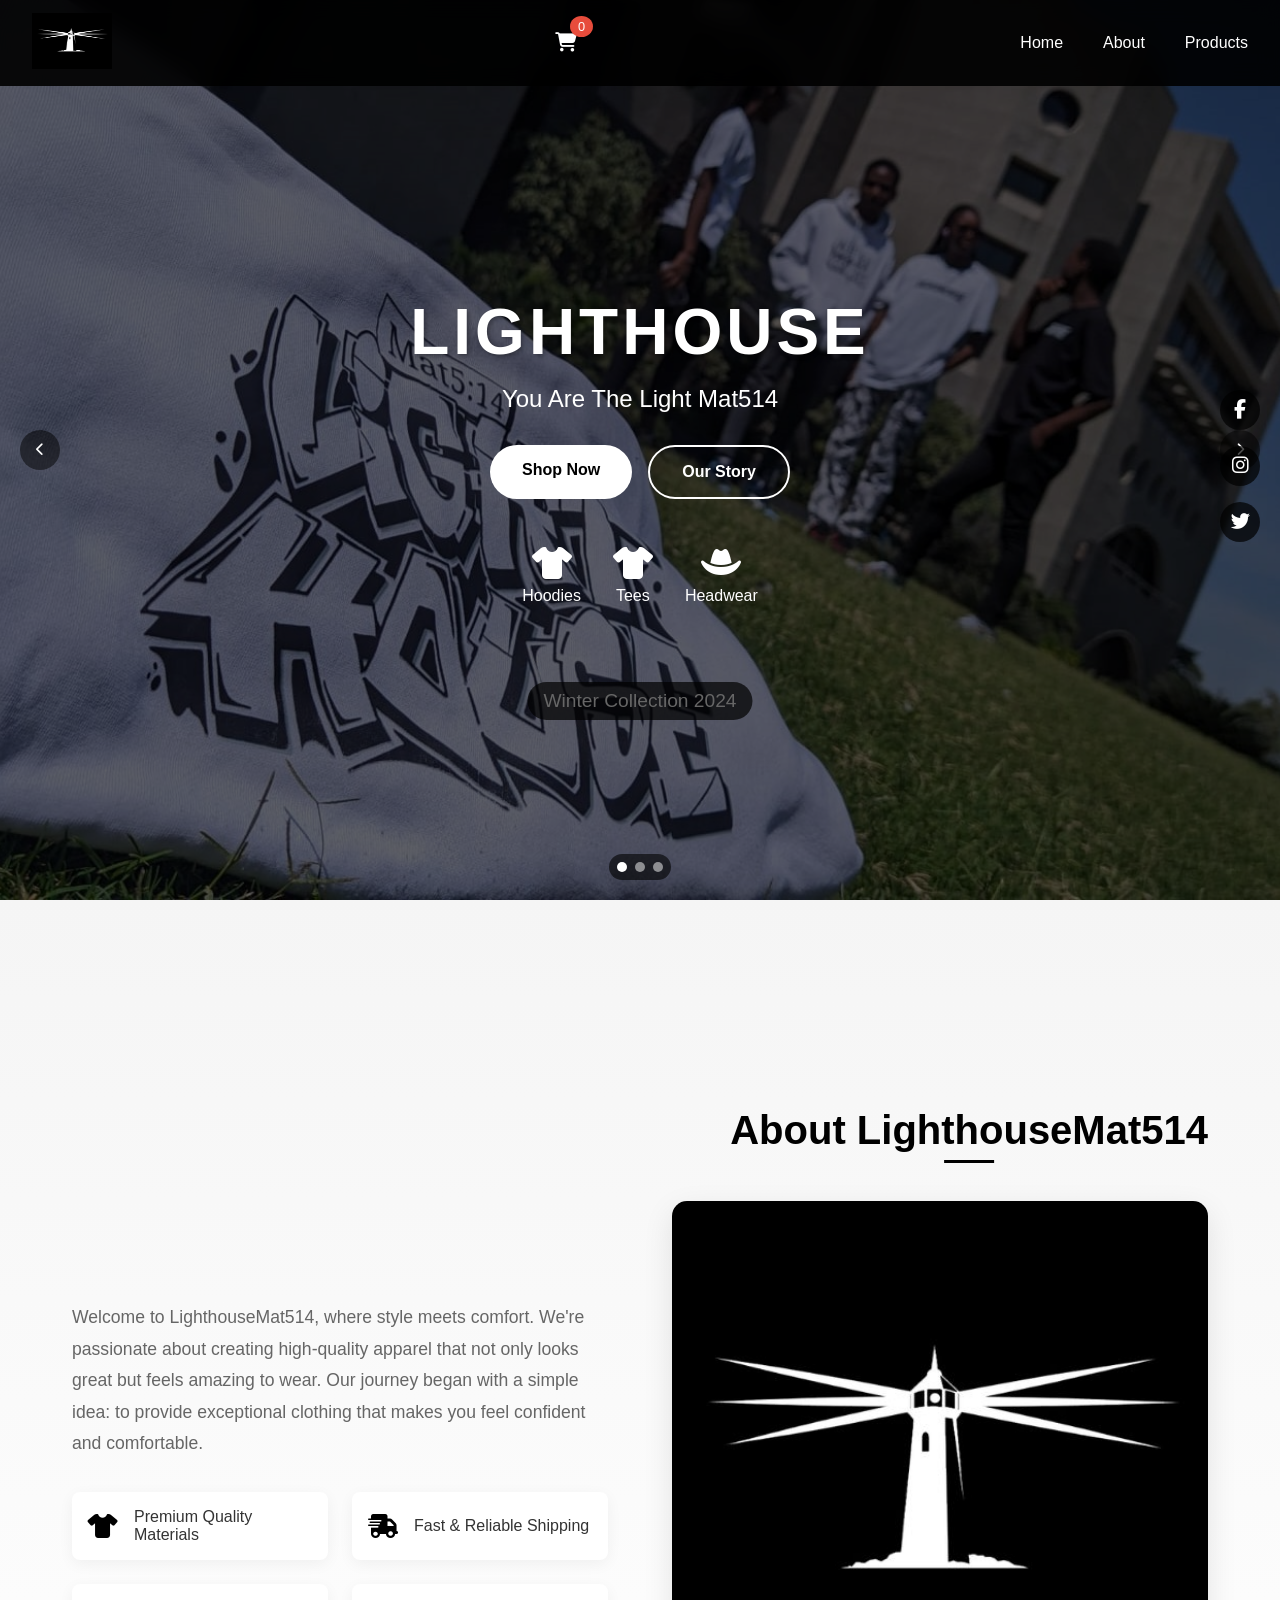
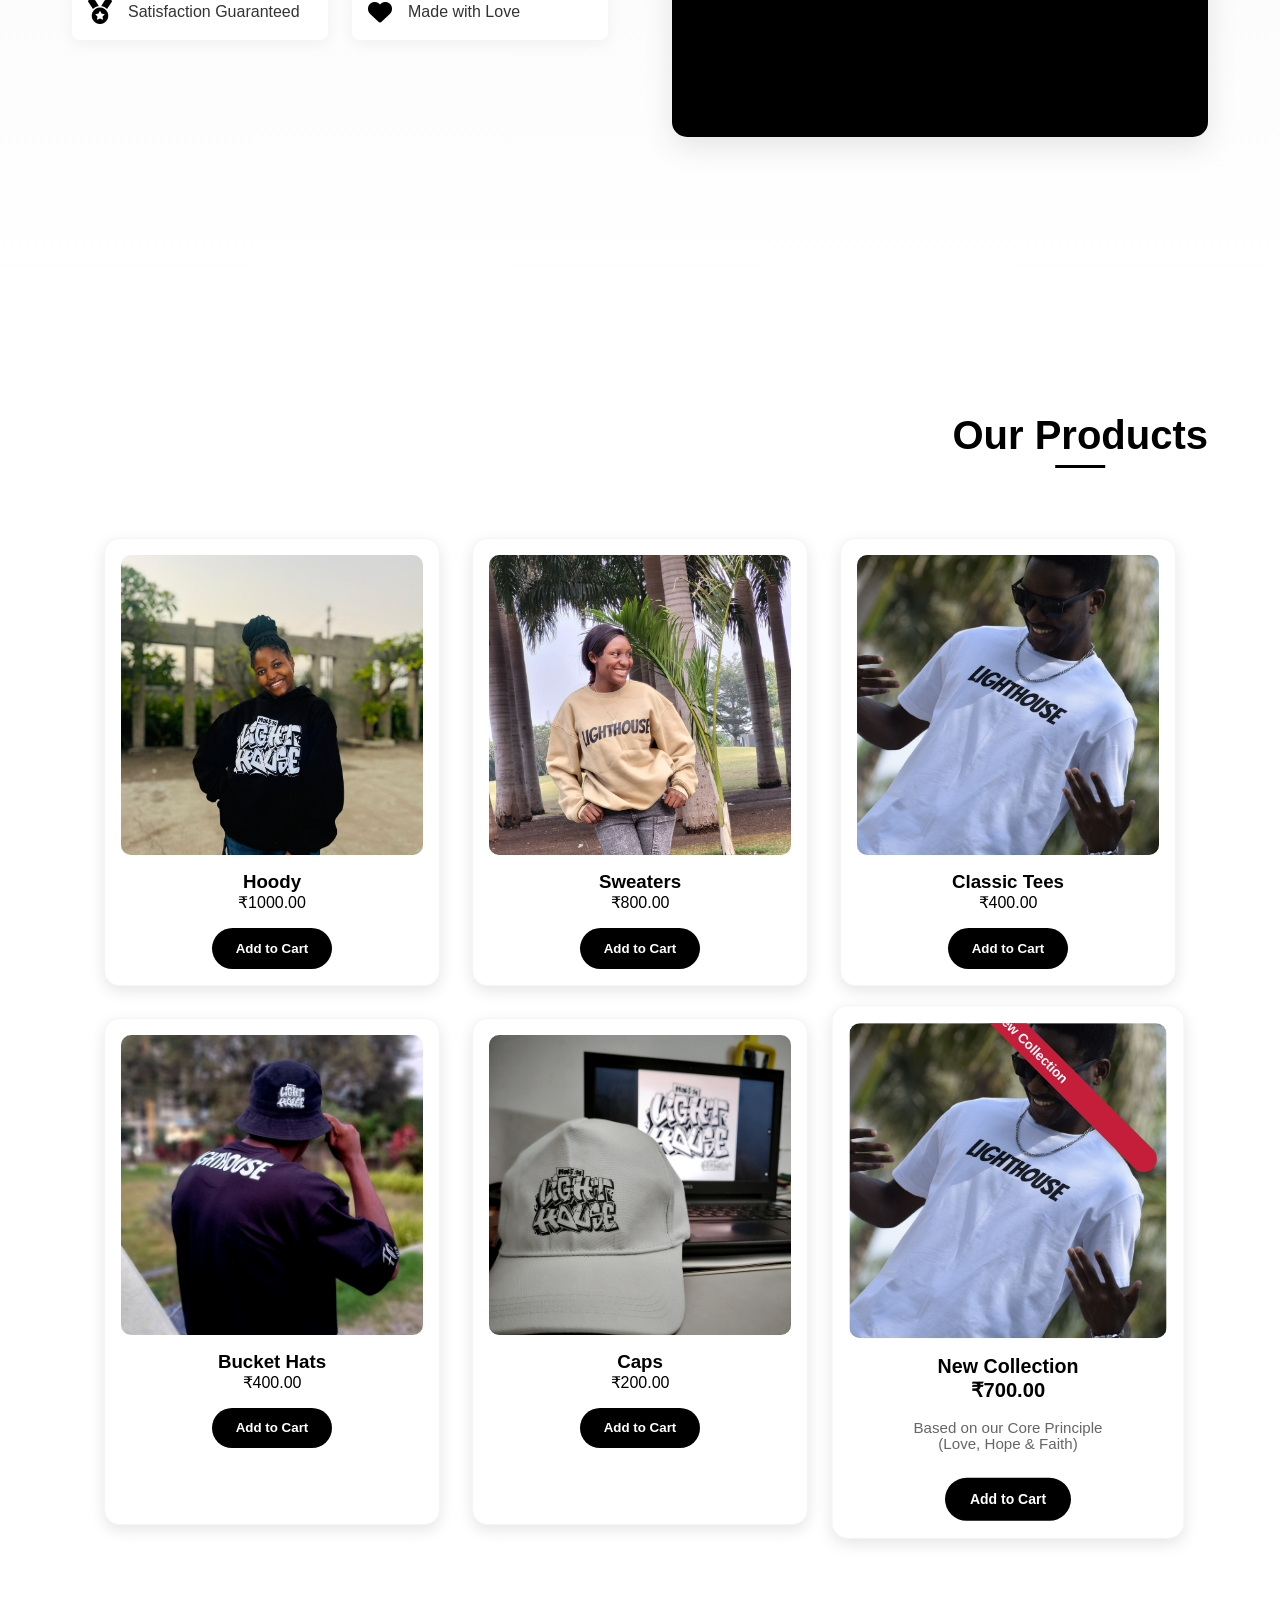
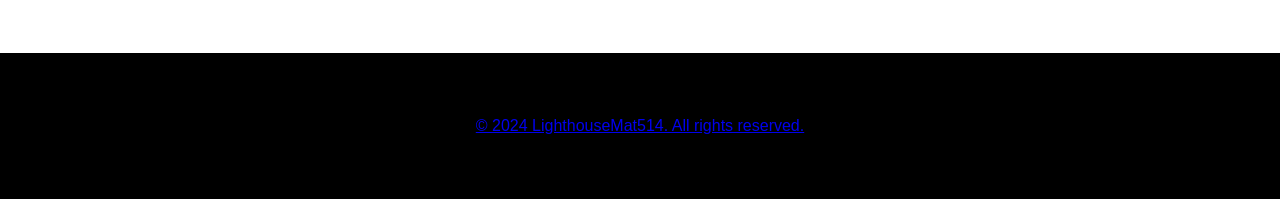
==== commit a7372540: "Add files via upload" ====
--- a/index.html
+++ b/index.html
@@ -3,7 +3,9 @@
 <head>
     <meta charset="UTF-8">
     <meta name="viewport" content="width=device-width, initial-scale=1.0">
-    <title>LighthouseMat514</title>
+    <title>LighthouseMat514 | LIGHTHOUSE | Christian clothing Brand </title>
+    <meta name="description" content="Shop stylish Christian T-shirts, Bible verse hoodies, and faith-based apparel at Lighthouse. Spread the Word with every outfit!">
+    <meta name="description" content="Wear your faith with our Corinthians 13 Christian T-Shirt. Made with love, faith, hope, high-quality cotton, perfect for church, worship, or daily wear. Order today!">
     <link rel="icon" href="logo.jpg" type="image/x-icon">
     <script src="https://cdnjs.cloudflare.com/ajax/libs/lucide/0.263.1/umd/lucide.min.js"></script>
     <link rel="stylesheet" href="style.css">
@@ -15,7 +17,7 @@
 <body>
     <nav>
         <div class="nav-content">
-            <a class="navbar-brand" href="#">
+            <a class="navbar-brand" href="#home">
                 <img src="logo.jpg?v=1.0" alt="Logo" class="nav-logo">
             </a>
             <a href="cart.html" class="cart-btn">
@@ -204,6 +206,16 @@
                         <p>₹200.00</p>
                         <button class="add-to-cart">Add to Cart</button>
                     </div>
+                    <div class="product-card special-collection">
+                        <div class="product-image">
+                            <img src="tees2.JPG" alt="Special Collection">
+                            <div class="special-badge">New Collection</div>
+                        </div>
+                        <h3>New Collection</h3>
+                        <p class="product-price" data-price="2000">₹700.00</p>
+                        <p class="special-description">Based on our Core Principle <br> (Love, Hope & Faith)</p>
+                        <button class="add-to-cart">Add to Cart</button>
+                    </div>
                 </div>
             </div>
         </section>
@@ -211,7 +223,7 @@
 
     <footer>
         <div class="footer-content">
-            <p>&copy; 2024 LighthouseMat514. All rights reserved.</p>
+            <a href="admin_login.php"><p>&copy; 2024 LighthouseMat514. All rights reserved.</p></a> 
         </div>
     </footer>
 
--- a/style.css
+++ b/style.css
@@ -30,6 +30,7 @@
     margin-top: 1rem;
 }
 
+
 .limited-edition-card .add-to-cart:hover,
 .new-arrival-card .add-to-cart:hover {
     background: var(--dark-gray);
@@ -47,89 +48,136 @@
     top: 20px;
     right: 20px;
     background: white;
-    color: var(--dark-gray);
-    padding: 1rem;
-    border-radius: 12px;
-    font-size: 0.9rem;
+    border-radius: 8px;
+    box-shadow: 0 4px 12px rgba(0, 0, 0, 0.15);
+    padding: 16px;
+    width: 320px;
+    z-index: 1000;
+    display: flex;
+    gap: 16px;
+    animation: slideIn 0.3s ease-out;
+    cursor: pointer;
+    transition: transform 0.2s, opacity 0.3s;
+}
+
+.cart-notification:hover {
+    transform: translateY(-3px);
+}
+
+.cart-notification.fade-out {
+    opacity: 0;
+    transform: translateY(-10px);
+}
+
+.notification-icon {
     display: flex;
     align-items: flex-start;
-    gap: 1rem;
-    box-shadow: 0 4px 20px rgba(0,0,0,0.15);
-    z-index: 2000;
-    max-width: 350px;
-    border: 1px solid rgba(0,0,0,0.1);
-    animation: slideIn 0.3s ease forwards;
-    cursor: default;
-}
-
-.cart-notification .notification-icon {
-    flex-shrink: 0;
-}
-
-.cart-notification .success-icon {
-    color: #4CAF50;
-    font-size: 1.5rem;
-}
-
-.cart-notification .notification-content {
-    flex-grow: 1;
-}
-
-.cart-notification .notification-header {
+}
+
+.success-icon {
+    color: gray;
+    font-size: 24px;
+}
+
+.notification-content {
+    flex: 1;
+}
+
+.notification-header {
     display: flex;
     justify-content: space-between;
     align-items: center;
-    margin-bottom: 0.5rem;
-}
-
-.cart-notification .notification-title {
+    margin-bottom: 8px;
+}
+
+.notification-title {
     font-weight: 600;
-    color: var(--primary-black);
-}
-
-.cart-notification .notification-close {
+    color: #333;
+}
+
+.notification-close {
     background: none;
     border: none;
-    color: var(--medium-gray);
+    color: #999;
     cursor: pointer;
     padding: 4px;
-    font-size: 0.9rem;
-    transition: color 0.2s ease;
-}
-
-.cart-notification .notification-close:hover {
-    color: var(--primary-black);
-}
-
-.cart-notification .notification-message {
-    margin-bottom: 0.5rem;
-    color: var(--medium-gray);
-    font-size: 0.85rem;
-}
-
-.cart-notification .view-cart-link {
+    transition: color 0.2s;
+}
+
+.notification-close:hover {
+    color: #666;
+}
+
+.notification-message {
+    color: #666;
+    margin: 0 0 8px;
+}
+
+.view-cart-link {
     display: inline-flex;
     align-items: center;
-    gap: 0.5rem;
-    color: #2196F3;
+    gap: 8px;
+    color: #007bff;
     text-decoration: none;
-    font-size: 0.85rem;
     font-weight: 500;
-    transition: all 0.2s ease;
-}
-
-.cart-notification .view-cart-link:hover {
-    color: #1976D2;
-    gap: 0.7rem;
-}
-
-.cart-notification.fade-out {
-    animation: slideOut 0.3s ease forwards;
+    transition: color 0.2s;
+}
+
+.view-cart-link:hover {
+    color: #0056b3;
+}
+
+/* Special Collection Card Styles */
+.special-collection {
+    background: linear-gradient(145deg, #ffffff 0%, #f8f9fa 100%);
+    border: 2px solid #e0e0e0;
+    transform: scale(1.05);
+    position: relative;
+    overflow: hidden;
+}
+
+.special-collection:hover {
+    border-color: #007bff;
+    box-shadow: 0 8px 24px rgba(0, 123, 255, 0.15);
+}
+
+.special-badge {
+    position: absolute;
+    top: 12px;
+    right: -30px;
+    background: #ff4081;
+    color: white;
+    padding: 10px 60px;
+    transform: rotate(45deg);
+    font-size: 0.8em;
+    font-weight: 600;
+    box-shadow: 0 2px 4px rgba(0, 0, 0, 0.2);
+}
+
+.special-description {
+    color: #666;
+    font-size: 0.9em;
+    margin: 8px 0;
+}
+
+.special-btn {
+    background: linear-gradient(45deg, #007bff, #00bcd4);
+    color: gray;
+    border: none;
+    padding: 12px 24px;
+    border-radius: 25px;
+    font-weight: 600;
+    transition: transform 0.2s, box-shadow 0.2s;
+}
+
+.special-btn:hover {
+    transform: translateY(-2px);
+    box-shadow: 0 4px 12px rgba(0, 123, 255, 0.2);
 }
 
 @keyframes slideIn {
     from {
-        transform: translateX(120%);
+        transform: translateX(100%);
         opacity: 0;
     }
     to {
@@ -138,15 +186,9 @@
     }
 }
 
-@keyframes slideOut {
-    from {
-        transform: translateX(0);
-        opacity: 1;
-    }
-    to {
-        transform: translateX(120%);
-        opacity: 0;
-    }
+.added-to-cart {
+    background-color: gray !important;
+    color: white !important;
 }
 
 /* Mobile Responsive */
@@ -555,23 +597,31 @@
     background: var(--dark-gray);
 }
 
+
+/* Responsive Design */
 @media (max-width: 768px) {
     .cart-container {
         grid-template-columns: 1fr;
     }
-    
+
+    .cart-summary {
+        position: static;
+        margin-top: 20px;
+    }
+
     .cart-item {
-        grid-template-columns: 100px 1fr;
-    }
-    
-    .item-total {
-        grid-column: 1 / -1;
-        display: flex;
-        justify-content: space-between;
-        align-items: center;
-        margin-top: 1rem;
-        padding-top: 1rem;
-        border-top: 1px solid #eee;
+        grid-template-columns: 80px 1fr;
+        gap: 15px;
+        padding: 15px;
+    }
+
+    .cart-item img {
+        width: 80px;
+        height: 80px;
+    }
+
+    .item-details {
+        grid-column: 2 / -1;
     }
 }
 
@@ -1430,7 +1480,7 @@
 }
 
 .cart-notification i {
-    color: #4CAF50;
+    color: gray;
 }
 
 .cart-notification a {
@@ -1541,13 +1591,14 @@
 
 .cart-page {
     max-width: 1200px;
-    margin: 100px auto 2rem;
-    padding: 0 2rem;
+    margin: 40px auto;
+    padding: 0 20px;
 }
 
 .cart-page h2 {
     text-align: center;
-    margin-bottom: 2rem;
+    margin-bottom: 30px;
+    color: #333;
 }
 
 /* Center hero content */
@@ -2308,7 +2359,7 @@
 }
 
 .back-to-cart {
-    background: var(--light-gray);
+    background: var(--primary-black);
     color: var(--dark-gray);
 }
 
@@ -2318,8 +2369,8 @@
 }
 
 .back-to-cart:hover {
-    background: var(--medium-gray);
-    color: white;
+    background: var(--dark-gray);
+    color: var(--primary-black)
 }
 
 .place-order:hover {
@@ -2381,7 +2432,953 @@
     display: block;
 }
 
-
-
-
-
+.cart-popup {
+    position: fixed;
+    top: 20px;
+    right: 20px;
+    width: 300px;
+    background: white;
+    border-radius: 12px;
+    box-shadow: 0 6px 24px rgba(0, 0, 0, 0.15);
+    z-index: 1000;
+    overflow: hidden;
+    animation: slideInRight 0.3s ease-out;
+}
+
+.popup-header {
+    background: #f8f9fa;
+    padding: 12px 16px;
+    display: flex;
+    justify-content: space-between;
+    align-items: center;
+    border-bottom: 1px solid #eee;
+}
+
+.popup-header h3 {
+    margin: 0;
+    font-size: 1.1em;
+    color: #333;
+}
+
+.popup-close {
+    background: none;
+    border: none;
+    font-size: 24px;
+    color: #999;
+    cursor: pointer;
+    padding: 0 4px;
+    line-height: 1;
+}
+
+.popup-close:hover {
+    color: #666;
+}
+
+.popup-content {
+    padding: 16px;
+}
+
+.cart-summary {
+    display: flex;
+    justify-content: space-between;
+    align-items: center;
+    margin-bottom: 16px;
+    color: #666;
+    font-size: 0.9em;
+}
+
+.cart-total {
+    font-weight: 600;
+    color: #333;
+}
+
+.recent-items {
+    border-top: 1px solid #eee;
+    border-bottom: 1px solid #eee;
+    padding: 12px 0;
+    margin-bottom: 16px;
+}
+
+.cart-item {
+    display: flex;
+    gap: 12px;
+    padding: 8px 0;
+}
+
+.cart-item:not(:last-child) {
+    border-bottom: 1px solid #f5f5f5;
+}
+
+.cart-item img {
+    width: 50px;
+    height: 50px;
+    object-fit: cover;
+    border-radius: 6px;
+}
+
+.item-details {
+    flex: 1;
+    display: flex;
+    flex-direction: column;
+    justify-content: center;
+}
+
+.item-name {
+    font-weight: 500;
+    color: #333;
+    margin-bottom: 4px;
+}
+
+.item-price {
+    color: #666;
+    font-size: 0.9em;
+}
+
+.view-cart-btn {
+    display: block;
+    width: 100%;
+    padding: 12px;
+    background: #007bff;
+    color: white;
+    text-align: center;
+    text-decoration: none;
+    border-radius: 6px;
+    font-weight: 500;
+    transition: background-color 0.2s;
+}
+
+.view-cart-btn:hover {
+    background: #0056b3;
+}
+
+.popup-fade-out {
+    animation: fadeOutRight 0.3s ease-out forwards;
+}
+
+@keyframes slideInRight {
+    from {
+        transform: translateX(100%);
+        opacity: 0;
+    }
+    to {
+        transform: translateX(0);
+        opacity: 1;
+    }
+}
+
+@keyframes fadeOutRight {
+    from {
+        transform: translateX(0);
+        opacity: 1;
+    }
+    to {
+        transform: translateX(100%);
+        opacity: 0;
+    }
+}
+
+/* Cart Page Styles */
+.cart-page {
+    max-width: 1200px;
+    margin: 40px auto;
+    padding: 0 20px;
+}
+
+.cart-header {
+    text-align: center;
+    margin-bottom: 40px;
+}
+
+.cart-header h1 {
+    font-size: 2em;
+    color: #333;
+    margin-bottom: 24px;
+}
+
+/* Cart Progress Steps */
+.cart-steps {
+    display: flex;
+    justify-content: center;
+    align-items: center;
+    max-width: 600px;
+    margin: 0 auto;
+}
+
+.step {
+    display: flex;
+    flex-direction: column;
+    align-items: center;
+    position: relative;
+    z-index: 1;
+}
+
+.step-number {
+    width: 32px;
+    height: 32px;
+    border-radius: 50%;
+    background: #f8f9fa;
+    border: 2px solid #dee2e6;
+    display: flex;
+    align-items: center;
+    justify-content: center;
+    font-weight: 600;
+    color: #6c757d;
+    margin-bottom: 8px;
+    transition: all 0.3s ease;
+}
+
+.step.active .step-number {
+    background: #007bff;
+    border-color: #007bff;
+    color: white;
+}
+
+.step-text {
+    font-size: 0.9em;
+    color: #6c757d;
+    font-weight: 500;
+}
+
+.step.active .step-text {
+    color: #007bff;
+}
+
+.step-line {
+    flex: 1;
+    height: 2px;
+    background: #dee2e6;
+    margin: 0 15px;
+    margin-bottom: 25px;
+    max-width: 100px;
+}
+
+/* Cart Container */
+.cart-container {
+    display: grid;
+    grid-template-columns: 1fr 380px;
+    gap: 30px;
+    align-items: start;
+}
+
+/* Main Cart Section */
+.cart-main {
+    display: flex;
+    flex-direction: column;
+    gap: 24px;
+}
+
+.cart-section {
+    background: white;
+    border-radius: 12px;
+    box-shadow: 0 2px 12px rgba(0, 0, 0, 0.08);
+    overflow: hidden;
+}
+
+.section-header {
+    padding: 20px;
+    border-bottom: 1px solid #eee;
+    display: flex;
+    justify-content: space-between;
+    align-items: center;
+}
+
+.section-header h2 {
+    font-size: 1.2em;
+    color: #333;
+    margin: 0;
+}
+
+.items-count {
+    color: #6c757d;
+    font-size: 0.9em;
+}
+
+/* Cart Items */
+.cart-items {
+    padding: 0;
+}
+
+.cart-item {
+    display: grid;
+    grid-template-columns: 120px 1fr auto;
+    gap: 20px;
+    padding: 20px;
+    border-bottom: 1px solid #eee;
+    align-items: center;
+}
+
+.cart-item:last-child {
+    border-bottom: none;
+}
+
+.cart-item img {
+    width: 100px;
+    height: 100px;
+    object-fit: cover;
+    border-radius: 8px;
+}
+
+.item-details {
+    display: flex;
+    flex-direction: column;
+    gap: 8px;
+}
+
+.item-name {
+    font-weight: 500;
+    color: #333;
+    font-size: 1.1em;
+}
+
+.item-price {
+    color: #666;
+    font-size: 1.1em;
+}
+
+.item-meta {
+    display: flex;
+    gap: 16px;
+    color: #666;
+    font-size: 0.9em;
+}
+
+/* Quantity Controls */
+.quantity-controls {
+    display: flex;
+    align-items: center;
+    gap: 12px;
+    background: #f8f9fa;
+    border-radius: 6px;
+    padding: 4px;
+}
+
+.quantity-btn {
+    background: white;
+    border: none;
+    width: 28px;
+    height: 28px;
+    border-radius: 4px;
+    cursor: pointer;
+    transition: all 0.2s;
+    display: flex;
+    align-items: center;
+    justify-content: center;
+    color: #333;
+}
+
+.quantity-btn:hover {
+    background: #007bff;
+    color: white;
+}
+
+.quantity {
+    font-weight: 500;
+    min-width: 30px;
+    text-align: center;
+}
+
+/* Shipping Section */
+.shipping-section {
+    background: white;
+}
+
+.shipping-options {
+    padding: 20px;
+}
+
+.shipping-option {
+    display: block;
+    margin-bottom: 12px;
+    cursor: pointer;
+}
+
+.shipping-option:last-child {
+    margin-bottom: 0;
+}
+
+.option-content {
+    display: flex;
+    justify-content: space-between;
+    align-items: center;
+    padding: 16px;
+    border: 2px solid #eee;
+    border-radius: 8px;
+    transition: all 0.2s;
+}
+
+.shipping-option input:checked + .option-content {
+    border-color: #007bff;
+    background: #f8f9fa;
+}
+
+.option-info {
+    display: flex;
+    flex-direction: column;
+    gap: 4px;
+}
+
+.option-name {
+    font-weight: 500;
+    color: #333;
+}
+
+.option-time {
+    color: #666;
+    font-size: 0.9em;
+}
+
+.option-price {
+    font-weight: 500;
+    color: #333;
+}
+
+/* Cart Sidebar */
+.cart-sidebar {
+    position: sticky;
+    top: 20px;
+}
+
+.order-summary {
+    background: white;
+    border-radius: 12px;
+    box-shadow: 0 2px 12px rgba(0, 0, 0, 0.08);
+    padding: 24px;
+}
+
+.order-summary h2 {
+    margin: 0 0 20px;
+    font-size: 1.2em;
+    color: #333;
+}
+
+.summary-items {
+    margin-bottom: 20px;
+}
+
+.summary-row {
+    display: flex;
+    justify-content: space-between;
+    padding: 12px 0;
+    color: #666;
+}
+
+.summary-row:not(:last-child) {
+    border-bottom: 1px solid #eee;
+}
+
+.summary-total {
+    display: flex;
+    justify-content: space-between;
+    align-items: center;
+    padding: 16px 0;
+    border-top: 2px solid #eee;
+    margin-top: 12px;
+}
+
+.summary-total span:first-child {
+    font-size: 1.1em;
+    font-weight: 600;
+    color: #333;
+}
+
+.total-amount {
+    font-size: 1.4em;
+    font-weight: 600;
+    color: #333;
+}
+
+/* Promo Code */
+.promo-code {
+    display: flex;
+    gap: 8px;
+    margin: 20px 0;
+}
+
+.promo-input {
+    flex: 1;
+    padding: 12px;
+    border: 2px solid #eee;
+    border-radius: 6px;
+    font-size: 0.9em;
+    transition: border-color 0.2s;
+}
+
+.promo-input:focus {
+    border-color: #007bff;
+    outline: none;
+}
+
+.apply-promo {
+    padding: 0 16px;
+    background: #f8f9fa;
+    border: none;
+    border-radius: 6px;
+    font-weight: 500;
+    color: #333;
+    cursor: pointer;
+    transition: all 0.2s;
+}
+
+.apply-promo:hover {
+    background: #e9ecef;
+}
+
+/* Checkout Button */
+.checkout-btn {
+    width: 100%;
+    padding: 16px;
+    background: #007bff;
+    color: white;
+    border: none;
+    border-radius: 8px;
+    font-size: 1.1em;
+    font-weight: 500;
+    cursor: pointer;
+    transition: all 0.2s;
+    display: flex;
+    align-items: center;
+    justify-content: center;
+    gap: 8px;
+}
+
+.checkout-btn:hover {
+    background: #0056b3;
+    transform: translateY(-1px);
+}
+
+.checkout-btn:active {
+    transform: translateY(0);
+}
+
+/* Security Badge and Payment Methods */
+.secure-checkout {
+    display: flex;
+    align-items: center;
+    justify-content: center;
+    gap: 8px;
+    margin: 16px 0;
+    color: #28a745;
+    font-size: 0.9em;
+}
+
+.accepted-payments {
+    text-align: center;
+    margin-top: 20px;
+    padding-top: 20px;
+    border-top: 1px solid #eee;
+}
+
+.accepted-payments span {
+    display: block;
+    margin-bottom: 12px;
+    color: #666;
+    font-size: 0.9em;
+}
+
+.payment-icons {
+    display: flex;
+    justify-content: center;
+    gap: 12px;
+    color: #6c757d;
+    font-size: 1.5em;
+}
+
+/* Empty Cart */
+.empty-cart-message {
+    text-align: center;
+    padding: 60px 20px;
+    background: white;
+    border-radius: 12px;
+    box-shadow: 0 2px 12px rgba(0, 0, 0, 0.08);
+}
+
+.empty-cart-content {
+    max-width: 400px;
+    margin: 0 auto;
+}
+
+.empty-cart-message i {
+    font-size: 48px;
+    color: #6c757d;
+    margin-bottom: 20px;
+}
+
+.empty-cart-message h2 {
+    color: #333;
+    margin-bottom: 12px;
+}
+
+.empty-cart-message p {
+    color: #666;
+    margin-bottom: 24px;
+}
+
+.continue-shopping {
+    display: inline-flex;
+    align-items: center;
+    gap: 8px;
+    padding: 12px 24px;
+    background: #007bff;
+    color: white;
+    text-decoration: none;
+    border-radius: 6px;
+    font-weight: 500;
+    transition: all 0.2s;
+}
+
+.continue-shopping:hover {
+    background: #0056b3;
+    transform: translateY(-1px);
+}
+
+/* Responsive Design */
+@media (max-width: 992px) {
+    .cart-container {
+        grid-template-columns: 1fr;
+    }
+
+    .cart-sidebar {
+        position: static;
+        margin-top: 24px;
+    }
+
+    .cart-steps {
+        padding: 0 20px;
+    }
+}
+
+@media (max-width: 768px) {
+    .cart-item {
+        grid-template-columns: 80px 1fr;
+        gap: 16px;
+    }
+
+    .cart-item img {
+        width: 80px;
+        height: 80px;
+    }
+
+    .item-details {
+        grid-column: 2 / -1;
+    }
+
+    .quantity-controls {
+        margin-top: 12px;
+    }
+
+    .step-text {
+        display: none;
+    }
+
+    .step-line {
+        margin-bottom: 0;
+    }
+}
+
+@media (max-width: 480px) {
+    .cart-page {
+        padding: 0 12px;
+    }
+
+    .section-header {
+        padding: 16px;
+    }
+
+    .cart-item {
+        padding: 16px;
+    }
+
+    .promo-code {
+        flex-direction: column;
+    }
+
+    .apply-promo {
+        padding: 12px;
+    }
+}
+
+/* Checkout Form Styles */
+.checkout-form-container {
+    max-width: 800px;
+    margin: 2rem auto;
+    padding: 2rem;
+    background: #fff;
+    border-radius: 8px;
+    box-shadow: 0 2px 10px rgba(0, 0, 0, 0.1);
+}
+
+.checkout-form-container h2 {
+    text-align: center;
+    margin-bottom: 2rem;
+    color: #333;
+}
+
+.checkout-form {
+    display: grid;
+    gap: 1.5rem;
+}
+
+.form-group {
+    display: flex;
+    flex-direction: column;
+    gap: 0.5rem;
+}
+
+.form-group label {
+    font-weight: 500;
+    color: #555;
+}
+
+.form-group input,
+.form-group textarea {
+    padding: 0.75rem;
+    border: 1px solid #ddd;
+    border-radius: 4px;
+    font-size: 1rem;
+    transition: border-color 0.3s;
+}
+
+.form-group input:focus,
+.form-group textarea:focus {
+    border-color: #007bff;
+    outline: none;
+}
+
+.form-group textarea {
+    min-height: 100px;
+    resize: vertical;
+}
+
+.form-group input.error,
+.form-group textarea.error {
+    border-color: #dc3545;
+    background-color: #fff8f8;
+}
+
+.payment-method {
+    margin: 1rem 0;
+}
+
+.payment-method h3 {
+    margin-bottom: 1rem;
+    color: #333;
+}
+
+.payment-option {
+    display: flex;
+    align-items: center;
+    gap: 0.5rem;
+    padding: 1rem;
+    border: 1px solid #ddd;
+    border-radius: 4px;
+    background: #f8f9fa;
+}
+
+.payment-option input[type="radio"] {
+    margin: 0;
+}
+
+.payment-option label {
+    margin: 0;
+    font-weight: 500;
+}
+
+.form-actions {
+    display: flex;
+    gap: 1rem;
+    margin-top: 1rem;
+}
+
+.back-to-cart,
+.place-order {
+    flex: 1;
+    padding: 1rem;
+    border: none;
+    border-radius: 4px;
+    font-size: 1rem;
+    font-weight: 500;
+    cursor: pointer;
+    transition: all 0.3s;
+}
+
+.back-to-cart {
+    background: #f8f9fa;
+    color: #333;
+    border: 1px solid #ddd;
+}
+
+.back-to-cart:hover {
+    background: #e9ecef;
+}
+
+.place-order {
+    background: var(--primary-black);
+    color: white;
+}
+
+.place-order:hover {
+    background: var(--dark-gray);
+}
+
+/* Cart Steps */
+.cart-steps {
+    margin: 2rem 0;
+}
+
+.step {
+    position: relative;
+}
+
+.step.active .step-number {
+    background-color: #28a745;
+    color: white;
+}
+
+.step.completed .step-number {
+    background-color: #28a745;
+    color: white;
+}
+
+.step.completed .step-number::after {
+    content: '\f00c';
+    font-family: 'Font Awesome 5 Free';
+    font-weight: 900;
+}
+
+.step-line.active {
+    background-color: #28a745;
+}
+
+/* Order Confirmation Popup */
+.order-confirmation-popup {
+    position: fixed;
+    top: 0;
+    left: 0;
+    width: 100%;
+    height: 100%;
+    z-index: 1000;
+    display: none;
+}
+
+.popup-overlay {
+    position: absolute;
+    top: 0;
+    left: 0;
+    width: 100%;
+    height: 100%;
+    background: rgba(0, 0, 0, 0.5);
+    backdrop-filter: blur(5px);
+}
+
+.popup-content {
+    position: relative;
+    width: 90%;
+    max-width: 600px;
+    margin: 2rem auto;
+    background: white;
+    border-radius: 8px;
+    box-shadow: 0 4px 20px rgba(0, 0, 0, 0.15);
+    animation: slideIn 0.3s ease-out;
+    max-height: 90vh;
+    overflow-y: auto;
+}
+
+@keyframes slideIn {
+    from {
+        transform: translateY(-20px);
+        opacity: 0;
+    }
+    to {
+        transform: translateY(0);
+        opacity: 1;
+    }
+}
+
+.popup-header {
+    padding: 1.5rem;
+    border-bottom: 1px solid #eee;
+    display: flex;
+    justify-content: space-between;
+    align-items: center;
+}
+
+.popup-header h2 {
+    margin: 0;
+    color: #333;
+}
+
+.close-popup {
+    background: none;
+    border: none;
+    font-size: 1.5rem;
+    color: #666;
+    cursor: pointer;
+    padding: 0.5rem;
+    transition: color 0.3s;
+}
+
+.close-popup:hover {
+    color: #333;
+}
+
+.popup-body {
+    padding: 2rem;
+}
+
+.confirmation-icon {
+    text-align: center;
+    margin-bottom: 2rem;
+}
+
+.confirmation-icon i {
+    font-size: 4rem;
+    color: #28a745;
+}
+
+.order-details h3 {
+    text-align: center;
+    color: #333;
+    margin-bottom: 2rem;
+}
+
+.order-info {
+    background: #f8f9fa;
+    padding: 1rem;
+    border-radius: 4px;
+    margin-bottom: 1.5rem;
+}
+
+.delivery-info,
+.contact-info,
+.payment-info {
+    margin-bottom: 1.5rem;
+}
+
+.delivery-info h4,
+.contact-info h4,
+.payment-info h4 {
+    color: #666;
+    margin-bottom: 0.5rem;
+}
+
+.popup-footer {
+    padding: 1.5rem;
+    border-top: 1px solid #eee;
+    text-align: center;
+}
+
+.continue-shopping {
+    background: var(--primary-black);
+    color: white;
+    border: none;
+    padding: 1rem 2rem;
+    border-radius: 4px;
+    font-size: 1rem;
+    font-weight: 500;
+    cursor: pointer;
+    transition: background-color 0.3s;
+}
+
+.continue-shopping:hover {
+    background: var(--dark-gray);
+}
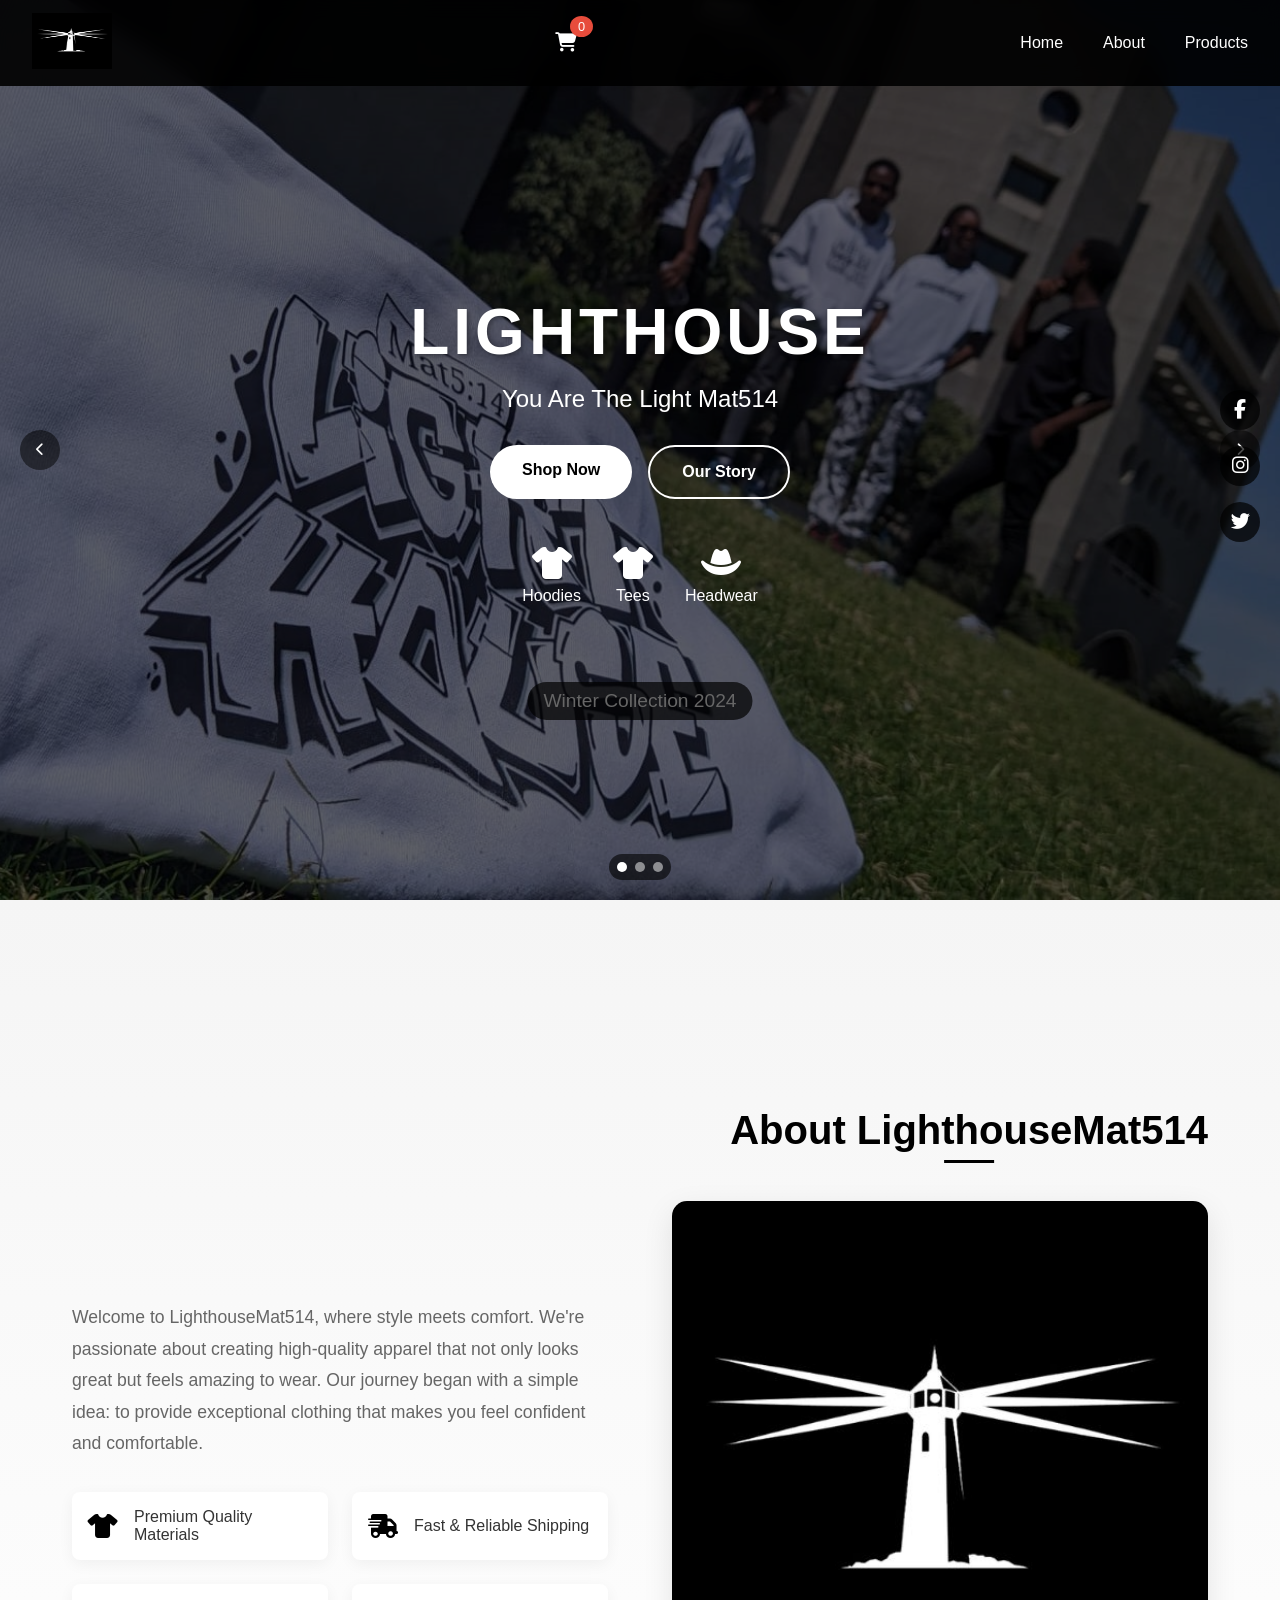
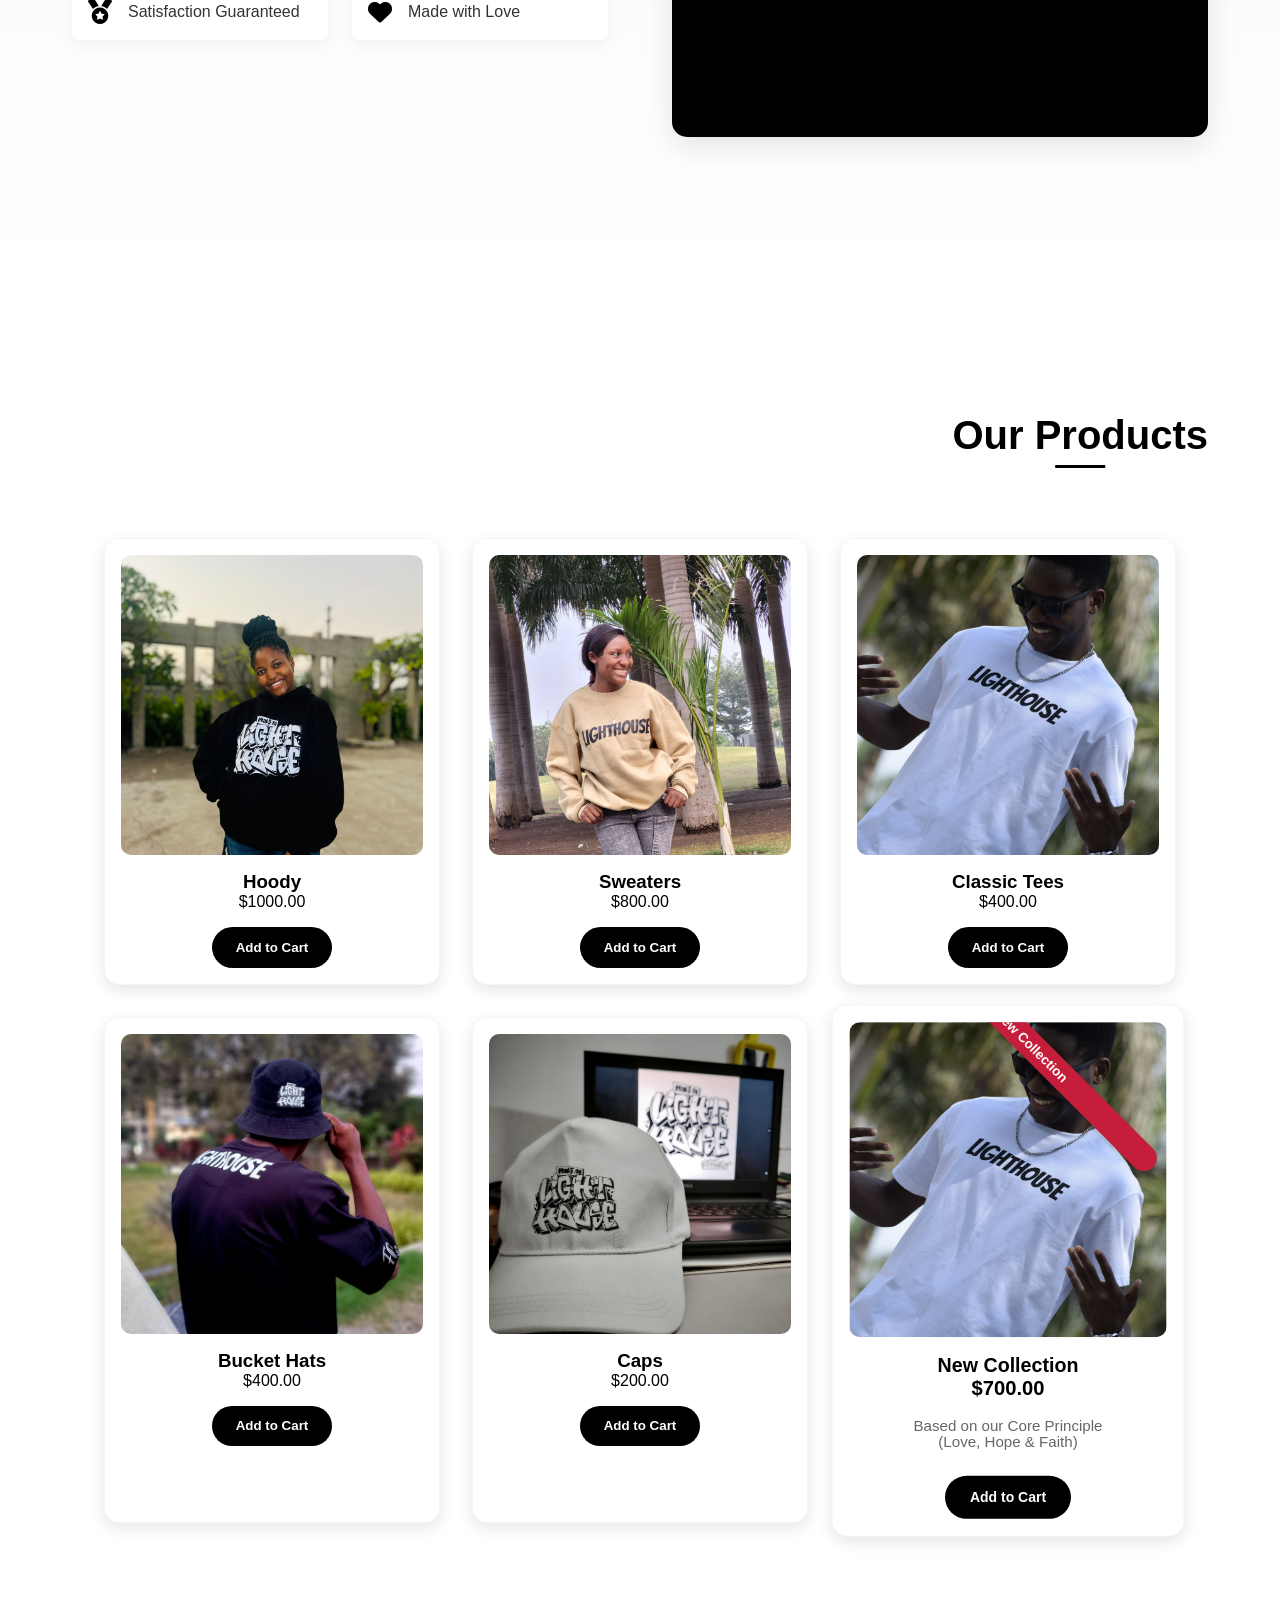
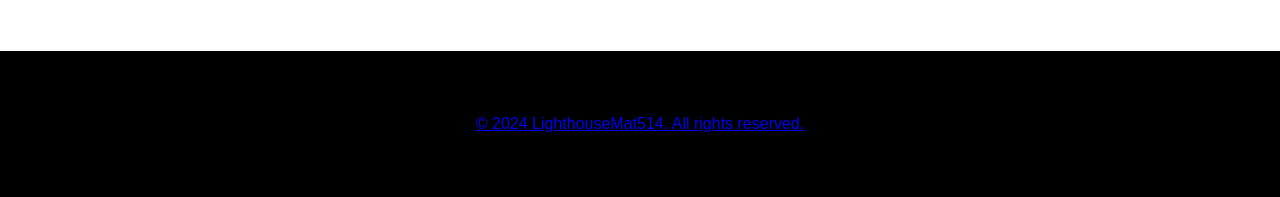
==== commit 764164f9: "Change currency from ₹ to $ in product prices" ====
--- a/index.html
+++ b/index.html
@@ -168,7 +168,7 @@
                             <img src="hoody.jpeg" alt="Product 1">
                         </div>
                         <h3>Hoody</h3>
-                        <p>₹1000.00</p>
+                        <p>$1000.00</p>
                         <button class="add-to-cart">Add to Cart</button>
                     </div>
 
@@ -177,7 +177,7 @@
                             <img src="sweater.jpeg" alt="Product 2">
                         </div>
                         <h3>Sweaters</h3>
-                        <p>₹800.00</p>
+                        <p>$800.00</p>
                         <button class="add-to-cart">Add to Cart</button>
                     </div>
 
@@ -186,7 +186,7 @@
                             <img src="tees2.JPG" alt="Product 3">
                         </div>
                         <h3>Classic Tees</h3>
-                        <p>₹400.00</p>
+                        <p>$400.00</p>
                         <button class="add-to-cart">Add to Cart</button>
                     </div>
 
@@ -195,7 +195,7 @@
                             <img src="bucket.jpeg " alt="Product 4">
                         </div>
                         <h3>Bucket Hats </h3>
-                        <p>₹400.00</p>
+                        <p>$400.00</p>
                         <button class="add-to-cart">Add to Cart</button>
                     </div>
                     <div class="product-card">
@@ -203,7 +203,7 @@
                             <img src="cap.jpg" alt="Product 4">
                         </div>
                         <h3>Caps </h3>
-                        <p>₹200.00</p>
+                        <p>$200.00</p>
                         <button class="add-to-cart">Add to Cart</button>
                     </div>
                     <div class="product-card special-collection">
@@ -212,7 +212,7 @@
                             <div class="special-badge">New Collection</div>
                         </div>
                         <h3>New Collection</h3>
-                        <p class="product-price" data-price="2000">₹700.00</p>
+                        <p class="product-price" data-price="2000">$700.00</p>
                         <p class="special-description">Based on our Core Principle <br> (Love, Hope & Faith)</p>
                         <button class="add-to-cart">Add to Cart</button>
                     </div>
@@ -302,4 +302,4 @@
         document.addEventListener('DOMContentLoaded', initCarousel);
     </script>
 </body>
-</html>+</html>
